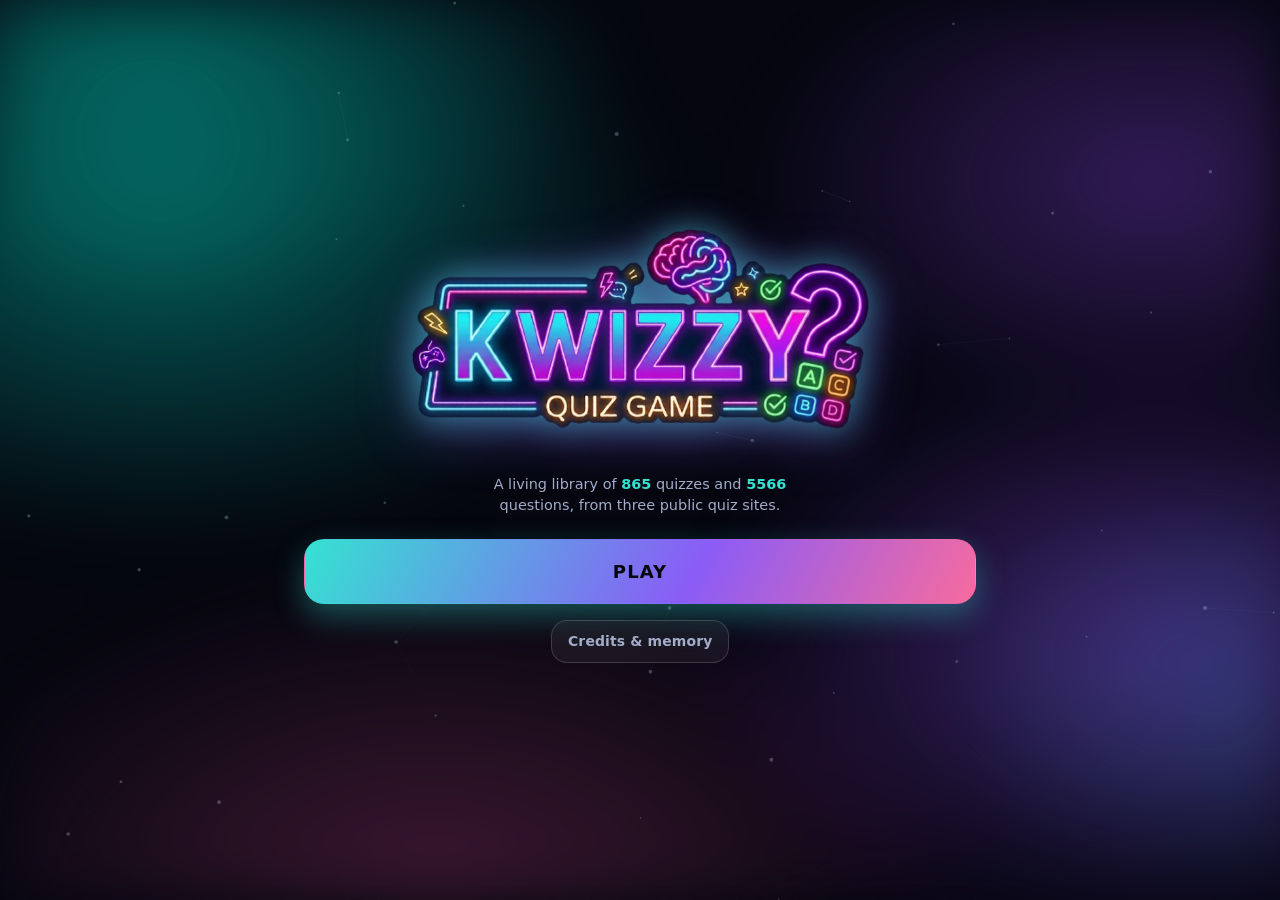
==== index.html @ 3390b72f "haptics everywhere: global 20ms pulse on ANY button tap (wirePress document catches title, menus, ch" ====
<!doctype html>
<html lang="en">
<head>
<meta charset="utf-8">
<meta name="viewport" content="width=device-width,initial-scale=1,viewport-fit=cover">
<meta name="theme-color" content="#05060f">
<meta name="description" content="Kwizzy — play 5,566 quiz questions from quizo.fr, connaisseances.com and openquizzdb.org, as source quizzes or custom 20-question quizzes.">
<meta name="apple-mobile-web-app-capable" content="yes">
<meta name="mobile-web-app-capable" content="yes">
<title>Kwizzy — Quiz Game</title>
<link rel="stylesheet" href="style.css?v=2026-10-14c">
<link rel="icon" href="data:image/svg+xml,%3Csvg xmlns='http://www.w3.org/2000/svg' viewBox='0 0 32 32'%3E%3Crect width='32' height='32' rx='9' fill='%2306070d'/%3E%3Cpath d='M9 8h14M9 16h14M9 24h14' stroke='%2335e2d2' stroke-width='3' stroke-linecap='round'/%3E%3C/svg%3E">
<script src="app.js?v=2026-10-14h2" defer></script>
</head>
<body data-screen="title" data-kwizzy="boot">

<!-- animated background: aurora blobs + drifting neon particle net + spark layer -->
<div class="bg-aurora" aria-hidden="true"></div>
<div class="bg-grid" aria-hidden="true"></div>
<canvas class="bg-net" aria-hidden="true"></canvas>

<div class="app" id="app">

  <!-- ═══════════ SCREEN: TITLE ═══════════ -->
  <section class="screen screen-title" id="screen-title" aria-label="Title">
    <div class="title-inner">
      <div class="logo-wrap">
        <div class="logo-halo" aria-hidden="true"></div>
        <img class="logo" src="media/kwizzy-title.png"
             alt="Kwizzy — Quiz Game" width="719" height="350">
      </div>

      <!-- Loading is ON the Title Screen: the app is already showing its title while
           corpus.json streams in, so the gauge is a card in the title's own flow. -->
      <div id="loader" class="loader" role="status" aria-live="polite">
        <div class="loader-halo" aria-hidden="true"></div>
        <div class="loader-gauge" aria-hidden="true">
          <svg viewBox="0 0 100 100">
            <defs>
              <linearGradient id="ringgrad" gradientUnits="userSpaceOnUse" x1="10" y1="10" x2="90" y2="90">
                <stop offset="0" stop-color="#35e2d2" /><stop offset=".55" stop-color="#a868ff" /><stop offset="1" stop-color="#ff6a9a" />
              </linearGradient>
            </defs>
            <circle class="ring-track" cx="50" cy="50" r="40" fill="none" /><circle class="ring-fill" cx="50" cy="50" r="40" fill="none" />
          </svg>
          <div class="loader-glyph">?</div>
        </div>
        <p class="loader-note">Waking the corpus…</p>
      </div>

      <p class="tagline">A living library of <span class="stat-n" id="stat-quizzes">—</span> quizzes and
        <span class="stat-n" id="stat-questions">—</span> questions, from three public quiz sites.</p>
      <button class="btn primary btn-xl press" id="btn-start" disabled>
        <span class="btn-label">Play</span>
      </button>
      <button class="btn ghost btn-sm press" id="btn-about" disabled>
        <span class="btn-label">Credits &amp; memory</span>
      </button>
    </div>
  </section>

  <!-- ═══════════ SCREEN: CHOICE (difficulty + how to play) ═══════════ -->
  <section class="screen screen-choice" id="screen-choice" aria-label="Choose difficulty and mode">
    <header class="topbar">
      <button class="iconbtn press" data-back="title" aria-label="Back">&larr;</button>
      <h2 class="topbar-title">How do you want to play?</h2>
      <span class="iconbtn ghost-slot" aria-hidden="true"></span>
    </header>

    <div class="screen-body">
      <div class="panel">
        <h3 class="panel-h">Difficulty</h3>
        <p class="panel-hint">Required — sets the pool Random 20 draws from, and the Level
          filter for an existing quiz.</p>
        <p class="lvl-chosen" id="lvl-chosen" aria-live="polite">—</p>
        <div class="pick-level" id="pick-level" role="group" aria-label="Difficulty">
          <button class="chip lvl press" data-lvl="0"><span class="chip-in">Facile</span></button>
          <button class="chip lvl press" data-lvl="1"><span class="chip-in">Moyen</span></button>
          <button class="chip lvl press" data-lvl="2"><span class="chip-in">Difficile</span></button>
        </div>
      </div>

      <div class="mode-row">
        <button class="mode-card press" id="btn-random" disabled>
          <span class="mode-ico" aria-hidden="true">🎲</span>
          <span class="mode-t">Random 20</span>
          <span class="mode-d">A fresh 20-question quiz on this difficulty.</span>
        </button>
        <button class="mode-card press" id="btn-existing" disabled>
          <span class="mode-ico" aria-hidden="true">📚</span>
          <span class="mode-t">Existing quiz</span>
          <span class="mode-d">Pick a quiz published by one of the sources.</span>
        </button>
      </div>
    </div>
  </section>

  <!-- ═══════════ SCREEN: CATEGORIES ═══════════ -->
  <section class="screen screen-cats" id="screen-cats" aria-label="Categories">
    <header class="topbar">
      <button class="iconbtn press" data-back="choice" aria-label="Back">&larr;</button>
      <h2 class="topbar-title" id="cats-title">Categories</h2>
      <span class="iconbtn ghost-slot" aria-hidden="true"></span>
    </header>

    <div class="screen-body">
      <!-- Random-20 path: optional category narrowing -->
      <div class="panel" id="random-panel" hidden>
        <h3 class="panel-h">Random 20 <span class="pill" id="random-lvl-pill">—</span></h3>
        <p class="panel-hint">Category is optional — pick none and every category is in play.</p>
        <div class="chips-scroll" id="cat-chips" role="group" aria-label="Category (optional)"></div>
        <button class="btn primary btn-xl press" id="btn-play-random">
          <span class="btn-label">Start Random 20</span>
        </button>
      </div>

      <!-- Existing-quiz path: filters + category grid -->
      <div id="existing-panel" hidden>
        <div class="panel">
          <h3 class="panel-h">Filters <span class="pill" id="filters-lvl-pill"></span></h3>
          <div class="filters" id="filters" role="group" aria-label="Filters"></div>
        </div>
        <div class="grid" id="grid"></div>
        <div class="sheet-slot" id="sheet-slot"></div>
      </div>
    </div>
  </section>

  <!-- ═══════════ SCREEN: PLAY ═══════════ -->
  <section class="screen screen-play" id="screen-play" aria-label="Play">
    <div id="stage" hidden></div>
  </section>

  <!-- ═══════════ SCREEN: ABOUT ═══════════ -->
  <section class="screen screen-about" id="screen-about" aria-label="Credits and memory">
    <header class="topbar">
      <button class="iconbtn press" data-back="title" aria-label="Back">&larr;</button>
      <h2 class="topbar-title">Credits &amp; memory</h2>
      <span class="iconbtn ghost-slot" aria-hidden="true"></span>
    </header>

    <div class="screen-body">
      <div class="panel">
        <h3 class="panel-h">Sources</h3>
        <ul class="credits-list">
          <li><a href="https://quizo.fr/" target="_blank" rel="noopener">quizo.fr</a> — French quiz site</li>
          <li><a href="https://connaisseances.com/" target="_blank" rel="noopener">connaisseances.com</a> — French quiz site</li>
          <li><a href="https://openquizzdb.org/" target="_blank" rel="noopener">openquizzdb.org</a> — open quiz database,
            <a href="https://creativecommons.org/licenses/by-sa/4.0/" target="_blank" rel="noopener">CC BY-SA 4.0</a></li>
        </ul>
        <p class="fine">Kwizzy is an unofficial player: it re-hosts questions locally for offline play and links
          back to each original quiz. Memory lives in your browser only — nothing is sent anywhere.</p>
      </div>

      <div class="panel">
        <h3 class="panel-h">Your memory</h3>
        <p class="legend">A <span class="badge">Answered before</span> badge on a question means it already lives
          in your browser memory. Random 20 draws unseen questions first, then tops up with badged ones.</p>
        <p class="legend">A <span class="last last-demo">Last played 3 days ago</span> stamp — on a quiz, a Category, a
          question and the score line — is the date of the last time you played it; a quiz, Category or question
          with no stamp has never been played. Last times live in your browser too, and Reset memory erases them.</p>
        <div class="memory-tools">
          <button class="btn press" id="btn-stats"><span class="btn-label">My stats</span></button>
          <button class="btn danger press" id="btn-reset"><span class="btn-label">Reset memory</span></button>
        </div>
      </div>
    </div>
  </section>

</div>

<div class="burst" id="burst" aria-hidden="true"></div>
<div class="toast" id="toast" role="status" aria-live="polite" hidden></div>

</body>
</html>
---- style.css ----
/* Kwizzy — mobile-first quiz game. Neon cartoon, dark base, teal→violet→pink.
   Screens are full-viewport steps; the player is on exactly one at a time (ADR 0001). */

*,*::before,*::after{box-sizing:border-box}
html{-webkit-text-size-adjust:100%}
body{margin:0;overflow-x:hidden}
:root{
  --bg:#05060f;
  --bg-2:#0a0c1c;
  --ink:#eef1fb;
  --dim:#a3adc9;
  --faint:#6f7899;

  --teal:#35e2d2;
  --cyan:#4fd8ff;
  --violet:#8b5cf6;
  --pink:#f76b9e;
  --lime:#8ef06a;
  --gold:#ffc86a;
  --good:#3ee8a9;
  --bad:#ff6f80;

  --glass:rgba(15,19,36,.62);
  --glass-2:rgba(23,28,52,.72);
  --edge:rgba(255,255,255,.16);
  --edge-soft:rgba(255,255,255,.09);
  --shadow:0 16px 40px rgba(0,0,0,.5);
  --glow-teal:0 0 22px rgba(53,226,210,.45);
  --glow-violet:0 0 26px rgba(139,92,246,.45);
  --r:22px;
  --r-sm:14px;

  --pad:18px;
  --gap:12px;
  --measure:min(94vw,620px);

  --grad:linear-gradient(118deg,var(--teal),var(--violet) 58%,var(--pink));
  --grad-hot:linear-gradient(118deg,var(--pink),var(--violet) 50%,var(--cyan));
  font-size:16px;
}
@media (min-width:760px){:root{font-size:17px;--pad:24px;--gap:16px;--measure:min(90vw,720px)}}

html{background:var(--bg)}
body{
  color:var(--ink);background:transparent;
  font-family:"Trebuchet MS","Segoe UI",system-ui,-apple-system,Roboto,sans-serif;
  line-height:1.5;min-height:100vh;min-height:100dvh;
  overscroll-behavior-y:none;
  -webkit-tap-highlight-color:transparent;
}
img{display:block;max-width:100%}
button{font:inherit;color:inherit;background:none;border:0;cursor:pointer}
:focus-visible{outline:3px solid var(--teal);outline-offset:3px;border-radius:8px}

/* ═══════════════ living background ═══════════════ */
.bg-aurora{
  position:fixed;inset:0;z-index:-3;pointer-events:none;
  background:
    radial-gradient(58% 44% at 12% 6%,rgba(53,226,210,.26),transparent 64%),
    radial-gradient(52% 46% at 90% 20%,rgba(139,92,246,.30),transparent 62%),
    radial-gradient(64% 52% at 34% 98%,rgba(247,107,158,.22),transparent 68%),
    radial-gradient(42% 38% at 98% 76%,rgba(79,216,255,.18),transparent 62%);
  filter:blur(30px) saturate(170%);
}
.bg-aurora::before,.bg-aurora::after{
  content:"";position:absolute;inset:-28%;
  background:radial-gradient(42% 36% at 26% 34%,rgba(53,226,210,.22),transparent 62%),
            radial-gradient(38% 34% at 76% 64%,rgba(139,92,246,.26),transparent 60%);
  filter:blur(38px);
  animation:drift 46s -8s ease-in-out infinite alternate;
}
.bg-aurora::after{animation:drift 63s 10s ease-in-out infinite alternate-reverse;opacity:.7}
@keyframes drift{
  0%{transform:translate3d(-4%,-2%,0) scale(1)}
  50%{transform:translate3d(5%,3%,0) scale(1.14)}
  100%{transform:translate3d(-2%,4%,0) scale(.95)}
}
.bg-grid{
  position:fixed;inset:-10% -10% -10% -10%;z-index:-2;pointer-events:none;opacity:.30;
  background-image:
    linear-gradient(rgba(79,216,255,.16) 1px,transparent 1px),
    linear-gradient(90deg,rgba(139,92,246,.16) 1px,transparent 1px);
  background-size:52px 52px;
  transform:perspective(340px) rotateX(58deg);
  transform-origin:50% 100%;
  mask-image:linear-gradient(180deg,transparent 42%,#000 100%);
  -webkit-mask-image:linear-gradient(180deg,transparent 42%,#000 100%);
  animation:gridpan 18s linear infinite;
}
@keyframes gridpan{from{background-position:0 0,0 0}to{background-position:0 52px,52px 0}}
.bg-net{position:fixed;inset:0;z-index:-1;pointer-events:none}

/* reduced motion: kill the movement, keep the look */
@media (prefers-reduced-motion:reduce){
  .bg-aurora::before,.bg-aurora::after,.bg-grid{animation:none}
  .bg-net{display:none}
  *,*::before,*::after{
    animation-duration:.001ms!important;animation-iteration-count:1!important;
    transition-duration:.001ms!important;scroll-behavior:auto!important;
  }
  /* the gauge stays a gauge: the ring keeps its dashoffset (the bytes read so far),
     only the motion is gone. */
  .loader-gauge svg{transform:rotate(-90deg)}
  .loader-halo{animation:none;opacity:.7}
  .loader{animation:none;transform:none}
}

/* ═══════════════ screenshot-free screen router ═══════════════ */
.app{position:relative;z-index:1}
.screen{display:none}
body[data-screen="title"]    #screen-title,
body[data-screen="choice"]   #screen-choice,
body[data-screen="cats"]     #screen-cats,
body[data-screen="play"]     #screen-play,
body[data-screen="about"]    #screen-about{display:flex;flex-direction:column}

.screen{min-height:100vh;min-height:100dvh;width:100%}
.screen-body{
  flex:1;width:100%;max-width:var(--measure);margin:0 auto;
  padding:var(--pad) var(--pad) calc(var(--pad)*2.4);
  display:flex;flex-direction:column;gap:var(--gap);
}

/* entrance animation per screen, retriggered by the router adding .in */
.screen.anim-in{animation:screenIn .46s cubic-bezier(.2,.9,.25,1.06) both}
.screen.anim-in .panel,
.screen.anim-in .mode-card,
.screen.anim-in .catcard{animation:popIn .52s cubic-bezier(.2,.9,.25,1.05) both}
.screen.anim-in .panel:nth-child(2),
.screen.anim-in .mode-card:nth-child(2){animation-delay:.07s}
.screen.anim-in .catcard:nth-child(1){animation-delay:.03s}
@keyframes screenIn{from{opacity:0;transform:translateY(18px) scale(.985)}to{opacity:1;transform:none}}
@keyframes popIn{from{opacity:0;transform:translateY(14px) scale(.96)}to{opacity:1;transform:none}}

/* leaving: a quick dip, then the router swaps */
.screen.anim-out{animation:screenOut .2s ease-in both;pointer-events:none}
@keyframes screenOut{to{opacity:0;transform:translateY(-10px) scale(.99)}}

/* ═══════════════ top bar ═══════════════ */
.topbar{
  position:sticky;top:0;z-index:30;
  display:flex;align-items:center;gap:10px;
  padding:calc(var(--pad)*.7) var(--pad);
  background:linear-gradient(180deg,rgba(5,6,15,.94),rgba(5,6,15,.72));
  -webkit-backdrop-filter:blur(16px);backdrop-filter:blur(16px);
  border-bottom:1px solid var(--edge-soft);
}
.topbar-title{
  flex:1;margin:0;text-align:center;
  font-size:.95rem;font-weight:800;letter-spacing:.01em;
  text-shadow:0 0 14px rgba(53,226,210,.35);
}
.iconbtn{
  flex:0 0 auto;width:44px;height:44px;border-radius:14px;
  display:inline-flex;align-items:center;justify-content:center;
  font-size:1.2rem;font-weight:800;
  background:rgba(255,255,255,.07);border:1px solid var(--edge);
  -webkit-backdrop-filter:blur(10px);backdrop-filter:blur(10px);
  transition:transform .12s ease,background .16s ease;
}
.iconbtn:hover{background:rgba(255,255,255,.14)}
.iconbtn.ghost-slot{visibility:hidden;pointer-events:none}

/* ═══════════════ surfaces ═══════════════ */
.panel{
  position:relative;
  background:var(--glass);
  -webkit-backdrop-filter:blur(18px) saturate(150%);backdrop-filter:blur(18px) saturate(150%);
  border:1.5px solid var(--edge);border-radius:var(--r);
  box-shadow:var(--shadow),inset 0 1px 0 rgba(255,255,255,.08);
  padding:calc(var(--pad)*1.05);
}
.panel::before{
  content:"";position:absolute;left:18px;right:18px;top:-1.5px;height:2.5px;border-radius:99px;
  background:var(--grad);opacity:.85;box-shadow:0 0 14px rgba(53,226,210,.6);
}
.panel-h{
  margin:0 0 .35em;font-size:1.02rem;font-weight:850;letter-spacing:-.01em;
  display:flex;align-items:center;gap:8px;flex-wrap:wrap;
}
.panel-hint{margin:0 0 .9em;font-size:.8rem;color:var(--dim)}
/* The Difficulty choice, echoed in words under the chips: the highlight alone must not
   carry meaning (ADR 0004), and this line is what a screen reader reads. */
.lvl-chosen{margin:0 0 .2em;font-size:.82rem;font-weight:750;color:var(--teal)}
.pill{
  font-size:.66rem;font-weight:800;letter-spacing:.05em;text-transform:uppercase;
  padding:4px 10px;border-radius:99px;
  background:rgba(53,226,210,.16);color:var(--teal);border:1px solid rgba(53,226,210,.42);
}

/* ═══════════════ buttons ═══════════════ */
.btn{
  position:relative;display:inline-flex;align-items:center;justify-content:center;gap:8px;
  cursor:pointer;font-size:.9rem;font-weight:800;letter-spacing:.01em;
  padding:13px 20px;border-radius:16px;
  background:rgba(255,255,255,.08);color:var(--ink);border:1.5px solid var(--edge);
  -webkit-backdrop-filter:blur(10px);backdrop-filter:blur(10px);
  transition:transform .14s cubic-bezier(.2,.9,.25,1.2),background .18s ease,box-shadow .18s ease,filter .18s ease;
}
.btn:hover{background:rgba(255,255,255,.15);transform:translateY(-2px)}
.btn:active{transform:translateY(1px) scale(.97)}
.btn:disabled{opacity:.42;cursor:not-allowed;transform:none;filter:grayscale(.5)}
.btn.primary{
  border-color:transparent;background:var(--grad);color:#04070c;
  box-shadow:0 12px 30px rgba(53,226,210,.34),0 0 0 0 rgba(139,92,246,.5);
}
.btn.primary:hover{filter:brightness(1.12);box-shadow:0 16px 38px rgba(139,92,246,.44)}
.btn.primary:disabled{box-shadow:none}
.btn.ghost{background:rgba(255,255,255,.05);color:var(--dim)}
.btn.danger{border-color:rgba(255,111,128,.45);color:var(--bad)}
.btn.danger:hover{background:rgba(255,111,128,.14)}
.btn-xl{width:100%;padding:18px 24px;font-size:1.06rem;border-radius:20px;text-transform:uppercase;letter-spacing:.06em}
.btn-sm{padding:10px 16px;font-size:.82rem;align-self:center}
.btn-label{display:inline-block}

/* the "juice": every pressable shakes on tap */
.press{will-change:transform}
.press.shake{animation:shake .34s cubic-bezier(.36,.07,.19,.97) both}
@keyframes shake{
  10%,90%{transform:translate3d(-2px,0,0) rotate(-.6deg)}
  20%,80%{transform:translate3d(4px,0,0) rotate(.8deg)}
  30%,50%,70%{transform:translate3d(-6px,0,0) rotate(-1.2deg)}
  40%,60%{transform:translate3d(6px,0,0) rotate(1.2deg)}
}
.btn.primary .btn-label{position:relative}
.btn.primary::after{
  content:"";position:absolute;inset:0;border-radius:inherit;pointer-events:none;
  background:linear-gradient(100deg,transparent 30%,rgba(255,255,255,.5) 50%,transparent 70%);
  transform:translateX(-120%);opacity:0;
}
.btn.primary:not(:disabled)::after{animation:sheen 4.2s ease-in-out infinite}
@keyframes sheen{0%,72%{transform:translateX(-120%);opacity:0}80%{opacity:.9}100%{transform:translateX(120%);opacity:0}}

/* ═══════════════ title screen ═══════════════ */
.screen-title{justify-content:center;align-items:center;text-align:center}
.title-inner{
  width:100%;max-width:var(--measure);margin:0 auto;
  padding:var(--pad) var(--pad) calc(var(--pad)*2);
  display:flex;flex-direction:column;align-items:center;gap:16px;
}
.logo-wrap{position:relative;width:100%;padding:8px 0}
.logo-halo{
  position:absolute;inset:6% 4%;border-radius:50%;z-index:-1;
  background:radial-gradient(closest-side,rgba(53,226,210,.34),rgba(139,92,246,.24) 55%,transparent 78%);
  filter:blur(26px);
  animation:pulseGlow 3.6s ease-in-out infinite;
}
@keyframes pulseGlow{0%,100%{opacity:.72;transform:scale(.97)}50%{opacity:1;transform:scale(1.05)}}
.logo{
  width:min(92%,470px);height:auto;margin:0 auto;
  filter:drop-shadow(0 0 16px rgba(53,226,210,.5)) drop-shadow(0 10px 26px rgba(139,92,246,.42));
  animation:logoFloat 5.4s ease-in-out infinite;
}
@keyframes logoFloat{
  0%,100%{transform:translateY(0) rotate(-.4deg) scale(1)}
  50%{transform:translateY(-9px) rotate(.4deg) scale(1.015)}
}
.tagline{
  margin:0 0 6px;font-size:.85rem;color:var(--dim);max-width:38ch;
  animation:fadeUp .7s .18s cubic-bezier(.2,.9,.25,1) both;
  transition:margin .3s ease;   /* the boot card below retracts with a margin when done */
}
.title-inner .btn-xl{animation:fadeUp .7s .3s cubic-bezier(.2,.9,.25,1) both}
.title-inner .btn-sm{animation:fadeUp .7s .42s cubic-bezier(.2,.9,.25,1) both}
@keyframes fadeUp{from{opacity:0;transform:translateY(16px)}to{opacity:1;transform:none}}
.stat-n{color:var(--teal);font-weight:800;font-variant-numeric:tabular-nums}

/* ═══════════════ choice screen ═══════════════ */
.pick-level{display:flex;gap:10px;flex-wrap:wrap}
.chip{
  position:relative;display:inline-flex;align-items:center;gap:6px;cursor:pointer;
  font-size:.86rem;font-weight:800;line-height:1;
  padding:12px 16px;border-radius:99px;
  background:rgba(255,255,255,.07);color:var(--ink);border:1.5px solid var(--edge-soft);
  -webkit-backdrop-filter:blur(8px);backdrop-filter:blur(8px);
  transition:transform .14s cubic-bezier(.2,.9,.25,1.2),background .18s,box-shadow .18s,border-color .18s;
}
.chip:hover{background:rgba(255,255,255,.14);transform:translateY(-2px)}
.chip:active{transform:scale(.95)}
.chip .chip-in{display:inline-block}
.pick-level .chip{flex:1 1 30%;justify-content:center;padding:16px 12px;font-size:.95rem}
.chip.lvl[data-sel="1"]{
  background:var(--grad);color:#04070c;border-color:transparent;
  box-shadow:0 10px 26px rgba(139,92,246,.42),var(--glow-teal);
  animation:chipPop .4s cubic-bezier(.2,1.4,.4,1) both;
}
@keyframes chipPop{0%{transform:scale(.9)}55%{transform:scale(1.08)}100%{transform:scale(1)}}
.chip.lvl[data-sel="1"]::after{
  content:"";position:absolute;inset:-6px;border-radius:99px;pointer-events:none;
  border:2px solid rgba(53,226,210,.6);animation:ringOut .7s ease-out both;
}
@keyframes ringOut{from{opacity:.9;transform:scale(.92)}to{opacity:0;transform:scale(1.16)}}

.mode-row{display:grid;grid-template-columns:1fr;gap:var(--gap)}
@media (min-width:560px){.mode-row{grid-template-columns:1fr 1fr}}
.mode-card{
  position:relative;overflow:hidden;text-align:left;cursor:pointer;
  display:flex;flex-direction:column;gap:6px;
  padding:calc(var(--pad)*1.1);border-radius:var(--r);
  background:var(--glass-2);border:1.5px solid var(--edge);
  -webkit-backdrop-filter:blur(16px);backdrop-filter:blur(16px);
  box-shadow:var(--shadow);
  transition:transform .16s cubic-bezier(.2,.9,.25,1.2),border-color .2s,box-shadow .2s;
}
.mode-card::before{
  content:"";position:absolute;inset:-40% -10% auto -10%;height:70%;
  background:radial-gradient(closest-side,rgba(53,226,210,.20),transparent 72%);
  opacity:0;transition:opacity .25s;pointer-events:none;
}
.mode-card:hover:not(:disabled)::before{opacity:1}
.mode-card:hover:not(:disabled){transform:translateY(-4px);border-color:rgba(53,226,210,.6);box-shadow:0 20px 44px rgba(53,226,210,.22)}
.mode-card:active{transform:translateY(0) scale(.98)}
.mode-card:disabled{opacity:.45;cursor:not-allowed;filter:saturate(.5)}
.mode-ico{font-size:1.9rem;line-height:1}
.mode-t{font-size:1.05rem;font-weight:850;letter-spacing:-.01em}
.mode-d{font-size:.78rem;color:var(--dim)}
.mode-card:not(:disabled) .mode-t{text-shadow:0 0 12px rgba(53,226,210,.4)}

/* ═══════════════ categories screen ═══════════════ */
.chips-scroll{
  display:flex;gap:8px;overflow-x:auto;overflow-y:hidden;
  padding:6px 6px 10px;margin:0 -6px 10px;
  scrollbar-width:none;
  -webkit-mask-image:linear-gradient(90deg,#000 86%,transparent);
  mask-image:linear-gradient(90deg,#000 86%,transparent);
}
.chips-scroll::-webkit-scrollbar{display:none}
.chip.cat[data-sel="1"]{
  background:linear-gradient(118deg,rgba(53,226,210,.26),rgba(139,92,246,.26));
  border-color:var(--teal);color:#fff;box-shadow:var(--glow-teal);
  animation:chipPop .38s cubic-bezier(.2,1.4,.4,1) both;
}
.chip.cat[data-sel="1"]::after{
  content:"";position:absolute;inset:-5px;border-radius:99px;pointer-events:none;
  border:2px solid rgba(139,92,246,.65);animation:ringOut .65s ease-out both;
}

.filters{display:flex;flex-direction:column;gap:10px}
.filter-group{
  display:flex;gap:6px;align-items:center;flex-wrap:wrap;
  padding:9px 11px;border-radius:14px;
  background:rgba(255,255,255,.045);border:1px solid var(--edge-soft);
}
.filter-group .lbl{
  font-size:.68rem;letter-spacing:.1em;text-transform:uppercase;color:var(--faint);
  font-weight:800;margin-right:2px;
}
.fchip{
  font-size:.74rem;font-weight:750;padding:7px 11px;border-radius:99px;cursor:pointer;
  background:rgba(255,255,255,.07);border:1px solid var(--edge-soft);color:var(--ink);
  transition:transform .12s,opacity .18s,background .18s;
}
.fchip:hover{background:rgba(255,255,255,.15)}
.fchip:active{transform:scale(.94)}
.fchip[data-on="0"]{opacity:.34;text-decoration:line-through}
.fchip[data-on="1"].src{background:rgba(53,226,210,.18);border-color:rgba(53,226,210,.45)}
.fchip[data-on="1"].lvl{background:rgba(139,92,246,.2);border-color:rgba(139,92,246,.5)}

.grid{display:grid;grid-template-columns:1fr;gap:var(--gap)}
@media (min-width:560px){.grid{grid-template-columns:1fr 1fr}}
@media (min-width:1000px){.grid{grid-template-columns:1fr 1fr 1fr}}
.catcard{
  position:relative;overflow:hidden;cursor:pointer;
  padding:15px 16px;border-radius:var(--r-sm);
  background:var(--glass);border:1.5px solid var(--edge);
  -webkit-backdrop-filter:blur(14px);backdrop-filter:blur(14px);
  box-shadow:0 10px 26px rgba(0,0,0,.4);
  transition:transform .16s cubic-bezier(.2,.9,.25,1.2),border-color .2s,box-shadow .2s;
}
.catcard::after{
  content:"";position:absolute;inset:auto -20% -60% -20%;height:80%;
  background:radial-gradient(closest-side,rgba(139,92,246,.24),transparent 70%);
  opacity:0;transition:opacity .25s;pointer-events:none;
}
.catcard:hover{transform:translateY(-3px);border-color:rgba(53,226,210,.55);box-shadow:0 18px 38px rgba(53,226,210,.18)}
.catcard:hover::after{opacity:1}
.catcard:active{transform:translateY(0) scale(.98)}
.catcard .nm{font-weight:800;font-size:.96rem;margin:0 0 4px;letter-spacing:-.01em}
.catcard .qt{font-size:.75rem;color:var(--dim);margin:0;font-variant-numeric:tabular-nums}
.catcard .srcdots{display:flex;gap:6px;margin:9px 0 0;flex-wrap:wrap}
.catcard .go{font-size:.72rem;color:var(--teal);letter-spacing:.05em;font-weight:800;margin-top:9px;display:block}
.catcard.open{border-color:var(--teal);box-shadow:0 0 26px rgba(53,226,210,.28)}
.dot{
  display:inline-block;font-style:normal;font-size:.6rem;font-weight:800;letter-spacing:.02em;
  padding:3px 8px;border-radius:99px;background:rgba(255,255,255,.08);color:var(--dim);
}
.dot.src-quizo{background:rgba(53,226,210,.16);color:var(--teal)}
.dot.src-connaisseances{background:rgba(139,92,246,.22);color:#c9b8ff}
.dot.src-openquizzdb{background:rgba(247,107,158,.18);color:#ffb3cc}
.hint{color:var(--dim);font-size:.84rem;margin:.4em 0}

/* the opened sheet sits inside the grid, so it spans every column */
.sheet-slot{grid-column:1/-1}
.sheet{
  position:relative;padding:16px;border-radius:var(--r);
  background:var(--glass-2);border:1.5px solid var(--edge);
  -webkit-backdrop-filter:blur(18px);backdrop-filter:blur(18px);
  box-shadow:var(--shadow);animation:popIn .36s cubic-bezier(.2,.9,.25,1.05) both;
}
.sheet-h{font-weight:850;font-size:.98rem;margin:0 0 12px;color:var(--teal)}
.qrow{
  display:grid;grid-template-columns:1fr auto;align-items:center;gap:8px 10px;
  padding:12px 0;border-bottom:1px solid rgba(255,255,255,.07);
}
.qrow:last-of-type{border-bottom:0}
.qrow .lbl{font-size:.88rem;font-weight:700;grid-column:1/-1;min-width:0;line-height:1.35}
.qrow .chips{display:flex;gap:6px;align-items:center;flex-wrap:wrap;min-width:0}
.qrow .chips .chip{font-size:.66rem;padding:4px 9px;cursor:default}
.qrow .chips .chip.lvl{background:rgba(139,92,246,.18);border-color:rgba(139,92,246,.42)}
.qrow .n{font-size:.72rem;color:var(--dim);font-variant-numeric:tabular-nums;
  text-align:right;white-space:nowrap}
.qrow .btn{padding:9px 16px;font-size:.78rem;border-radius:12px;grid-column:1/-1;justify-self:stretch}
@media (min-width:430px){
  .qrow{grid-template-columns:1fr auto auto}
  .qrow .lbl{grid-column:1/-1}
  .qrow .chips{grid-column:1}
  .qrow .n{grid-column:2}
  .qrow .btn{grid-column:3;grid-row:2;justify-self:end;align-self:center}
}

/* ═══════════════ play screen ═══════════════ */
#screen-play{padding:0}
#stage{display:none;width:100%}
#stage.on{display:block}

.hud{
  position:sticky;top:0;z-index:40;
  padding:12px var(--pad) 14px;
  background:linear-gradient(180deg,rgba(5,6,15,.95),rgba(5,6,15,.80));
  -webkit-backdrop-filter:blur(20px) saturate(160%);backdrop-filter:blur(20px) saturate(160%);
  border-bottom:1.5px solid var(--edge-soft);text-align:center;
}
.hud-title{font-weight:850;font-size:.88rem;margin:0;letter-spacing:.01em;text-shadow:0 0 12px rgba(53,226,210,.35)}
.hud .bar{
  display:block;width:100%;height:10px;border-radius:99px;margin:10px 0 9px;
  background:rgba(255,255,255,.10);border:1px solid var(--edge-soft);overflow:hidden;
}
.hud .bar i{
  display:block;height:100%;width:0%;border-radius:99px;background:var(--grad);
  box-shadow:0 0 14px rgba(53,226,210,.7);transition:width .35s cubic-bezier(.2,.9,.25,1);
}
.hud-line{display:flex;gap:10px;align-items:baseline;justify-content:center;flex-wrap:wrap}
.hud .sc{font-size:.92rem;font-weight:850;color:var(--teal);font-variant-numeric:tabular-nums;
  text-shadow:0 0 12px rgba(53,226,210,.5)}
.hud .pct{font-size:.8rem;font-variant-numeric:tabular-nums}
.hud .best{font-size:.74rem;color:var(--dim);font-variant-numeric:tabular-nums}
.hud .sc.bump{animation:scoreBump .45s cubic-bezier(.2,1.5,.4,1) both}
@keyframes scoreBump{0%{transform:scale(1)}45%{transform:scale(1.35);color:var(--lime)}100%{transform:scale(1)}}

.stack{width:100%;max-width:var(--measure);margin:0 auto;padding:var(--gap) var(--pad) calc(var(--pad)*3)}
.card{
  position:relative;padding:calc(var(--pad)*1.05);
  margin:0 0 calc(var(--gap)*1.3);border-radius:var(--r);
  background:var(--glass);border:1.5px solid var(--edge);
  -webkit-backdrop-filter:blur(16px) saturate(150%);backdrop-filter:blur(16px) saturate(150%);
  box-shadow:var(--shadow),inset 0 1px 0 rgba(255,255,255,.07);
  animation:cardIn .5s cubic-bezier(.2,.9,.25,1.06) both;
}
@keyframes cardIn{from{opacity:0;transform:translateY(22px) scale(.97)}to{opacity:1;transform:none}}
.card .qnum{
  font-size:.7rem;color:var(--faint);margin:0 0 8px;
  font-variant-numeric:tabular-nums;font-weight:800;letter-spacing:.06em;text-transform:uppercase;
}
.card .badge{
  position:absolute;top:12px;right:12px;z-index:2;
  font-size:.64rem;font-weight:800;letter-spacing:.04em;
  padding:5px 10px;border-radius:99px;
  background:rgba(255,200,106,.16);color:var(--gold);border:1px solid rgba(255,200,106,.45);
}
.card .qtext{font-size:1.04rem;font-weight:700;margin:0 0 12px;letter-spacing:-.01em}
.card .media{
  display:block;width:100%;max-width:100%;height:auto;border-radius:14px;
  margin:0 0 12px;border:1.5px solid var(--edge);box-shadow:0 10px 24px rgba(0,0,0,.45);
}
.card .opts{display:flex;flex-wrap:wrap;gap:9px;margin:14px 0 0}
.opt{
  position:relative;display:flex;align-items:center;gap:9px;cursor:pointer;
  font-size:.9rem;font-weight:650;text-align:left;
  padding:13px 14px;border-radius:15px;flex:1 1 46%;max-width:100%;
  background:rgba(255,255,255,.06);color:var(--ink);border:1.5px solid var(--edge-soft);
  transition:transform .14s cubic-bezier(.2,.9,.25,1.2),background .18s,border-color .18s,box-shadow .18s;
}
.opt:hover{background:rgba(255,255,255,.14);border-color:var(--edge);transform:translateY(-2px)}
.opt:active{transform:scale(.97)}
.opt .k{font-weight:900;color:var(--faint);font-size:.78rem;flex:0 0 auto}
.opt.right{
  background:linear-gradient(118deg,rgba(62,232,169,.26),rgba(53,226,210,.18));
  border-color:rgba(62,232,169,.7);box-shadow:0 0 24px rgba(62,232,169,.4);
  animation:rightPop .52s cubic-bezier(.2,1.5,.4,1) both,goodGlow 1.05s .16s ease-out both;
}
.opt.right .k{color:var(--good)}
@keyframes rightPop{0%{transform:scale(1)}45%{transform:scale(1.07)}100%{transform:scale(1)}}
/* GOOD answer: a halo that swells then settles, plus a ring thrown outward. ::after is
   free: no .opt pseudo is used anywhere else in style.css. */
@keyframes goodGlow{
  0%{box-shadow:0 0 8px rgba(62,232,169,.2)}
  42%{box-shadow:0 0 40px rgba(62,232,169,.66)}
  100%{box-shadow:0 0 18px rgba(62,232,169,.34)}
}
.card .opt.right::after{
  content:"";position:absolute;inset:-5px;border-radius:20px;pointer-events:none;
  border:2px solid rgba(62,232,169,.8);
  animation:goodRing .66s cubic-bezier(.2,.9,.3,1) both;
}
@keyframes goodRing{0%{opacity:0;transform:scale(.88)}32%{opacity:.95}100%{opacity:0;transform:scale(1.18)}}
/* BAS answer: the tile flashes red under the shake, and a ring collapses INWARD onto it */
.opt.wrong{
  background:rgba(255,111,128,.16);border-color:rgba(255,111,128,.6);
  text-decoration:line-through;text-decoration-color:rgba(255,111,128,.75);
  animation:shake .42s cubic-bezier(.36,.07,.19,.97) both,badFlash .52s ease-out both;
}
.opt.wrong .k{color:var(--bad)}
@keyframes badFlash{
  0%{background-color:rgba(255,111,128,.42);box-shadow:0 0 26px rgba(255,111,128,.6)}
  48%{background-color:rgba(255,111,128,.06);box-shadow:0 0 4px rgba(255,111,128,.1)}
  100%{background-color:rgba(255,111,128,.16);box-shadow:0 0 10px rgba(255,111,128,.3)}
}
.card .opt.wrong::after{
  content:"";position:absolute;inset:-4px;border-radius:19px;pointer-events:none;
  border:2px solid rgba(255,111,128,.75);
  animation:badRing .5s cubic-bezier(.2,.9,.3,1) both;
}
@keyframes badRing{0%{opacity:.9;transform:scale(1.14)}60%{opacity:.25}100%{opacity:0;transform:scale(.9)}}
.opt.dim{opacity:.45}
.card .opt.sel{
  background:rgba(79,216,255,.20);border-color:rgba(79,216,255,.85);
  box-shadow:inset 0 0 12px rgba(79,216,255,.18),0 0 20px rgba(79,216,255,.42);
}
.card .opt.sel .k{color:#79d9ff}
.card .opt.selPop{animation:selPop .3s cubic-bezier(.2,1.4,.4,1) both}
@keyframes selPop{0%{transform:scale(1)}45%{transform:scale(1.035)}100%{transform:scale(1)}}
.card.answered .opt{cursor:default;pointer-events:none}
.card.answered{animation:none}
/* Selection is not validation: tapping an option only paints it blue (selPop), and the
   Validate button under the options is what grades the pick. */
.card .validate{
  /* flex (not the .btn inline-flex) + auto side margins => dead centre of the card,
     in BOTH the grid and the one-per-row option layout. */
  display:flex;width:max(52%,150px);justify-content:center;
  /* auto on BOTH sides = centred whatever the card width (grid or one-per-row);
     equal top/bottom margins so it also sits midway in the card's bottom band. */
  margin:14px auto 12px;
  border-color:rgba(79,216,255,.5);box-shadow:0 10px 24px rgba(79,216,255,.22);
  animation:validateBeat 1.6s ease-in-out infinite;
}
.card .validate .btn-label{text-transform:uppercase;letter-spacing:.05em}
.card .validate:active{transform:scale(.94)}
@keyframes validateBeat{
  0%,100%{transform:scale(1);box-shadow:0 10px 24px rgba(79,216,255,.2)}
  50%{transform:scale(1.035);box-shadow:0 12px 30px rgba(79,216,255,.38)}
}
/* One option per row when a Question has long answers (set by makeCard at >=40 chars):
   in a COLUMN the flex properties act on height, so the row's height is natural, not 46%. */
.card .opts.vert{flex-direction:column;gap:10px}
.card .opts.vert .opt{flex:0 0 auto;width:100%;padding:12px 14px}

.card .ans{
  margin:14px 0 0;padding:14px;border-radius:15px;
  background:rgba(255,255,255,.05);border:1px solid var(--edge-soft);
  animation:rise .38s cubic-bezier(.2,.9,.25,1) both;
}
@keyframes rise{from{opacity:0;transform:translateY(12px)}to{opacity:1;transform:none}}
.card .ans .verdict{font-weight:900;font-size:.82rem;letter-spacing:.05em;text-transform:uppercase;margin:0 0 7px;animation:stampIn .4s cubic-bezier(.2,1.5,.4,1) both}
@keyframes stampIn{0%{opacity:0;transform:scale(.7) translateY(-6px)}55%{transform:scale(1.08)}100%{opacity:1;transform:none}}
.card .ans .verdict.ok{color:var(--good);text-shadow:0 0 14px rgba(62,232,169,.6)}
.card .ans .verdict.ko{color:var(--bad);text-shadow:0 0 14px rgba(255,111,128,.55)}
.card .ans .expl{
  font-size:.85rem;color:var(--dim);margin:7px 0 0;
  text-align:justify;text-align-last:left;   /* flush last line, no stretched final row */
  -webkit-hyphens:auto;hyphens:auto;          /* justify without rivers; needs lang="fr" at runtime */
}
.card .ans .src{margin:11px 0 0;display:flex;align-items:center;gap:9px;flex-wrap:wrap}
.card .ans .src .chip{font-size:.68rem;padding:4px 9px;cursor:default}
.card .ans .src a{color:var(--teal);text-decoration:none;font-size:.74rem;font-weight:700}
.card .ans .src a:hover{text-decoration:underline}

.card .tick{height:5px;border-radius:99px;background:rgba(255,255,255,.12);margin:14px 0 0;overflow:hidden}
.card .tick i{display:block;height:100%;width:0%;border-radius:99px;background:var(--grad);
  box-shadow:0 0 12px rgba(53,226,210,.6);animation:fill var(--ms,2500ms) linear forwards}
@keyframes fill{from{width:0%}to{width:100%}}
.card .skip{
  display:inline-flex;align-items:center;gap:7px;cursor:pointer;margin:13px 0 0;
  font-size:.76rem;font-weight:800;padding:10px 16px;border-radius:99px;
  background:rgba(255,255,255,.08);color:var(--dim);border:1.5px solid var(--edge-soft);
  transition:transform .12s,background .18s,color .18s;
}
.card .skip:hover{background:rgba(255,255,255,.16);color:var(--ink)}
.card .skip:active{transform:scale(.95)}
.card .skip .cd{font-variant-numeric:tabular-nums;color:var(--teal);font-weight:900}

.summary{
  position:relative;overflow:hidden;
  margin:calc(var(--gap)*1.6) 0 0;padding:calc(var(--pad)*1.3);
  border-radius:var(--r);text-align:center;
  background:var(--glass-2);border:1.5px solid var(--teal);
  box-shadow:0 0 34px rgba(53,226,210,.3);
  -webkit-backdrop-filter:blur(22px) saturate(160%);backdrop-filter:blur(22px) saturate(160%);
  animation:summaryIn .6s cubic-bezier(.2,1.2,.3,1) both;
}
@keyframes summaryIn{from{opacity:0;transform:translateY(26px) scale(.94)}to{opacity:1;transform:none}}
.summary .big{
  font-size:clamp(2.4rem,15vw,3.6rem);font-weight:900;margin:0;line-height:1;
  background:var(--grad);-webkit-background-clip:text;background-clip:text;color:transparent;
  filter:drop-shadow(0 0 22px rgba(139,92,246,.6));
  animation:bigPop .7s cubic-bezier(.2,1.5,.4,1) both;
}
@keyframes bigPop{0%{transform:scale(.6);opacity:0}60%{transform:scale(1.12)}100%{transform:scale(1);opacity:1}}
.summary .line{font-size:.86rem;color:var(--dim);margin:9px 0 0}
.summary .new-best{
  color:var(--gold);font-weight:900;font-size:.86rem;margin:10px 0 0;letter-spacing:.04em;
  text-shadow:0 0 16px rgba(255,200,106,.6);animation:bestFlash .9s ease-in-out 3 both;
}
@keyframes bestFlash{0%,100%{opacity:1}50%{opacity:.45}}
.summary .acts{display:flex;gap:10px;flex-wrap:wrap;justify-content:center;margin:18px 0 0}
.summary .legend{font-size:.72rem;color:var(--faint);margin:14px 0 0}
.legend{font-size:.74rem;color:var(--faint);margin:10px 0 0}
.legend .badge{position:static;display:inline;font-size:.68rem;padding:2px 7px}
.legend .last{display:inline-block;padding:3px 9px;border-radius:99px;
  background:rgba(255,255,255,.07);border:1px solid var(--edge-soft)}

/* ═══════════════ about screen ═══════════════ */
a{color:var(--teal);text-decoration:none;font-weight:700}
a:hover{text-decoration:underline;text-shadow:0 0 12px rgba(53,226,210,.5)}
::selection{background:rgba(139,92,246,.45);color:#fff}
.credits-list{list-style:none;padding:0;margin:0 0 12px}
.credits-list li{padding:9px 0;border-bottom:1px solid rgba(255,255,255,.07);font-size:.86rem;color:var(--dim)}
.credits-list li:last-child{border-bottom:0}
.fine{font-size:.76rem;color:var(--faint);margin:0}
.memory-tools{display:flex;gap:10px;flex-wrap:wrap;margin:14px 0 0}

/* ═══════════════ loader — a round game card, ON the Title Screen ═══════════════
   Loading lives inside the Title Screen, in its flex column under the logo: the app is
   already showing its title while corpus.json streams, so there is no separate boot screen
   and nothing to centre with translate(-50%,-50%) any more. The old fixed/centred card
   needed that transform in every entrance keyframe (popIn's transform:none used to wipe it);
   in flow the entrance can be pure scale. */
.loader{
  position:relative;                        /* the halo is anchored inside it */
  display:flex;flex-direction:column;align-items:center;justify-content:center;
  width:min(78vw,300px);min-height:min(78vw,300px);
  padding:18px 14px;border-radius:64px;text-align:center;
  background:rgba(8,10,22,.9);border:1.5px solid var(--edge);
  -webkit-backdrop-filter:blur(22px);backdrop-filter:blur(22px);
  box-shadow:var(--shadow),0 0 46px rgba(53,226,210,.22);
  margin:0 0 14px;
  animation:loaderIn .42s cubic-bezier(.2,.9,.25,1.05) both;
}
@keyframes loaderIn{
  0%{opacity:0;transform:scale(.82) rotate(-2deg)}
  60%{opacity:1;transform:scale(1.04) rotate(.6deg)}
  to{opacity:1;transform:scale(1) rotate(0deg)}
}
.loader-out{animation:loaderOut .34s cubic-bezier(.4,0,.6,1) both}
@keyframes loaderOut{to{opacity:0;transform:scale(.9)}}
/* The gauge: a ring swept by the real bytes streamed, starting at 12 o'clock. */
.loader-gauge{
  position:relative;width:min(52vw,168px);height:min(52vw,168px);margin:0 0 12px;
}
/* The ring does NOT spin: the arc is a measurement of the bytes streamed, so its origin
   stays at 12 o'clock — a spinning arc would make the reading drift. The sweep itself is
   the motion. */
.loader-gauge svg{display:block;width:100%;height:100%;transform:rotate(-90deg)}
.loader-gauge circle{stroke-width:8;stroke-linecap:round}
.ring-track{stroke:rgba(255,255,255,.10)}
.ring-fill{
  stroke:url(#ringgrad);stroke-dasharray:251.33;stroke-dashoffset:251.33;
  transition:stroke-dashoffset .2s linear;
  filter:drop-shadow(0 0 6px rgba(53,226,210,.85));
}
/* The glyph sits in the eye of the gauge, so the ring reads as charging it. */
.loader-glyph{
  position:absolute;left:50%;top:50%;transform:translate(-50%,-50%);
  font-size:2.6rem;font-weight:900;line-height:1;
  background:var(--grad);-webkit-background-clip:text;background-clip:text;color:transparent;
  animation:glyphBob 1.5s ease-in-out infinite;
}
@keyframes glyphBob{
  0%,100%{transform:translate(-50%,-50%) scale(1) rotate(-5deg)}
  50%{transform:translate(-50%,-52%) scale(1.12) rotate(5deg)}
}
.loader-halo{
  position:absolute;left:50%;top:50%;width:min(72vw,236px);height:min(72vw,236px);
  transform:translate(-50%,-50%);border-radius:50%;pointer-events:none;
  background:radial-gradient(closest-side,rgba(53,226,210,.24),rgba(168,104,255,.12) 62%,transparent 78%);
  animation:haloPulse 2.2s ease-in-out infinite;
}
@keyframes haloPulse{
  0%,100%{opacity:.5;transform:translate(-50%,-50%) scale(.9)}
  50%{opacity:1;transform:translate(-50%,-50%) scale(1.08)}
}
.loader-note{font-size:.8rem;color:var(--dim);margin:0 0 0 0}
.loader-pct{
  font-size:.82rem;color:var(--teal);margin:10px 0 0;font-variant-numeric:tabular-nums;font-weight:800;
  letter-spacing:.03em;
}
body:not([data-kwizzy="boot"]) .loader{display:none}
/* The Title Screen stays visible while booting — that is the point of loading ON the title.
   Its buttons are `disabled` in the markup until the corpus is indexed, so no Screen can be
   reached before the data is there. */
/* While booting, the title shows its logo and the loading gauge; the stats line (which would
   read "— quizzes / — questions" with no data yet) and the menu wait. When "ready" lands,
   display flips none→block and their fadeUp restarts: the gauge retires, the menu takes its
   place. Keeps the title one compact column in BOTH states — no 300px jump when the card
   leaves. */
body[data-kwizzy="boot"] .tagline,
body[data-kwizzy="boot"] .title-inner .btn-xl,
body[data-kwizzy="boot"] .title-inner .btn-sm{display:none}

/* ═══════════════ burst particles + toast ═══════════════ */
.burst{position:fixed;inset:0;z-index:75;pointer-events:none;overflow:hidden}
.spark{
  position:absolute;width:9px;height:9px;border-radius:3px;
  background:var(--teal);opacity:0;
  animation:sparkFly var(--dur,760ms) cubic-bezier(.15,.75,.35,1) forwards;
}
@keyframes sparkFly{
  0%{opacity:1;transform:translate(-50%,-50%) scale(1) rotate(0deg)}
  100%{opacity:0;transform:translate(calc(-50% + var(--dx)),calc(-50% + var(--dy))) scale(.2) rotate(var(--rot,260deg))}
}
.toast{
  position:fixed;left:14px;right:14px;bottom:16px;z-index:90;
  padding:13px 16px;border-radius:16px;text-align:center;
  font-size:.83rem;font-weight:650;
  background:rgba(8,10,22,.92);border:1.5px solid var(--edge);color:var(--ink);
  -webkit-backdrop-filter:blur(18px);backdrop-filter:blur(18px);
  box-shadow:var(--shadow);
}
.toast[hidden]{display:none}
.toast.show{animation:toastIn .34s cubic-bezier(.2,1.3,.4,1) both}
@keyframes toastIn{from{opacity:0;transform:translateY(18px) scale(.96)}to{opacity:1;transform:none}}

/* ═══════════════ Last Time (mem.t question ids, mem.s origin keys) ═══════════════
   A stamp is words first, colour second: absent = never played, and that is said in
   words too ("never played here", "First time this Origin is played."). A .today
   variant only warms a stamp that was played the same day — it never replaces the text. */
.last,.lastq,.lastq2{
  font-size:.7rem;font-weight:700;letter-spacing:.02em;color:var(--faint);
  font-variant-numeric:tabular-nums;
}
.lastq,.lastq2{display:block;margin:5px 0 0}
.lastq2{color:var(--dim)}
.qrow .chips .chip.last{cursor:default;
  background:rgba(255,200,106,.12);border-color:rgba(255,200,106,.4);color:var(--faint);
  text-transform:lowercase;letter-spacing:.02em;
}
.qrow .chips .chip.last.today{color:var(--gold);border-color:rgba(255,200,106,.75)}
.card .qnum .last{
  display:inline-block;padding:3px 9px;border-radius:99px;
  background:rgba(255,255,255,.07);border:1px solid var(--edge-soft);
}
.last.today,.lastq.today,.lastq2.today{
  color:var(--gold);border:1px solid rgba(255,200,106,.42);
  background:rgba(255,200,106,.14);border-radius:99px;padding:2px 8px;
}
.hud .last{font-size:.72rem;color:var(--faint)}
.hud .last.never{color:var(--violet);text-transform:uppercase;letter-spacing:.06em}
.hud .last.today{color:var(--gold)}
.summary .last{font-size:.82rem;color:var(--dim);margin:9px 0 0}
.summary .last.today{color:var(--gold);text-shadow:0 0 14px rgba(255,200,106,.5)}

/* safe areas for notched phones */
@supports (padding:max(0px)){
  .topbar{padding-top:max(calc(var(--pad)*.7),env(safe-area-inset-top))}
  .screen-body{padding-bottom:max(calc(var(--pad)*2.4),env(safe-area-inset-bottom))}
  .toast{bottom:max(16px,env(safe-area-inset-bottom))}
}
.sr{position:absolute;width:1px;height:1px;overflow:hidden;clip-path:rect(0 0 0 0)}
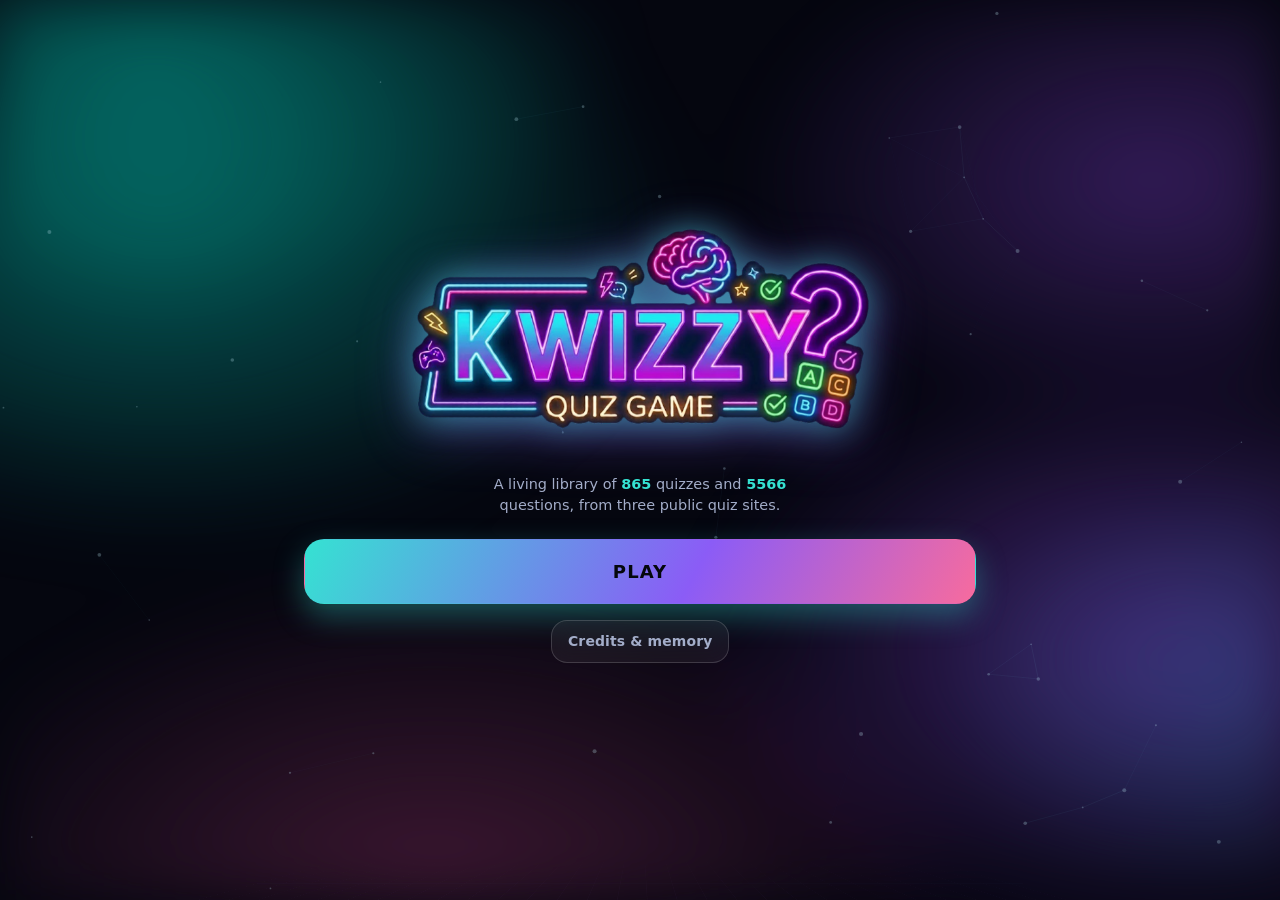
==== commit 0c076d8d: "back navigation: goBack() routes every back arrow AND the Back key (Esc/Backspace) from the CURRENT " ====
--- a/index.html
+++ b/index.html
@@ -10,7 +10,7 @@
 <title>Kwizzy — Quiz Game</title>
 <link rel="stylesheet" href="style.css?v=2026-10-14c">
 <link rel="icon" href="data:image/svg+xml,%3Csvg xmlns='http://www.w3.org/2000/svg' viewBox='0 0 32 32'%3E%3Crect width='32' height='32' rx='9' fill='%2306070d'/%3E%3Cpath d='M9 8h14M9 16h14M9 24h14' stroke='%2335e2d2' stroke-width='3' stroke-linecap='round'/%3E%3C/svg%3E">
-<script src="app.js?v=2026-10-14h2" defer></script>
+<script src="app.js?v=2026-10-14j" defer></script>
 </head>
 <body data-screen="title" data-kwizzy="boot">
 
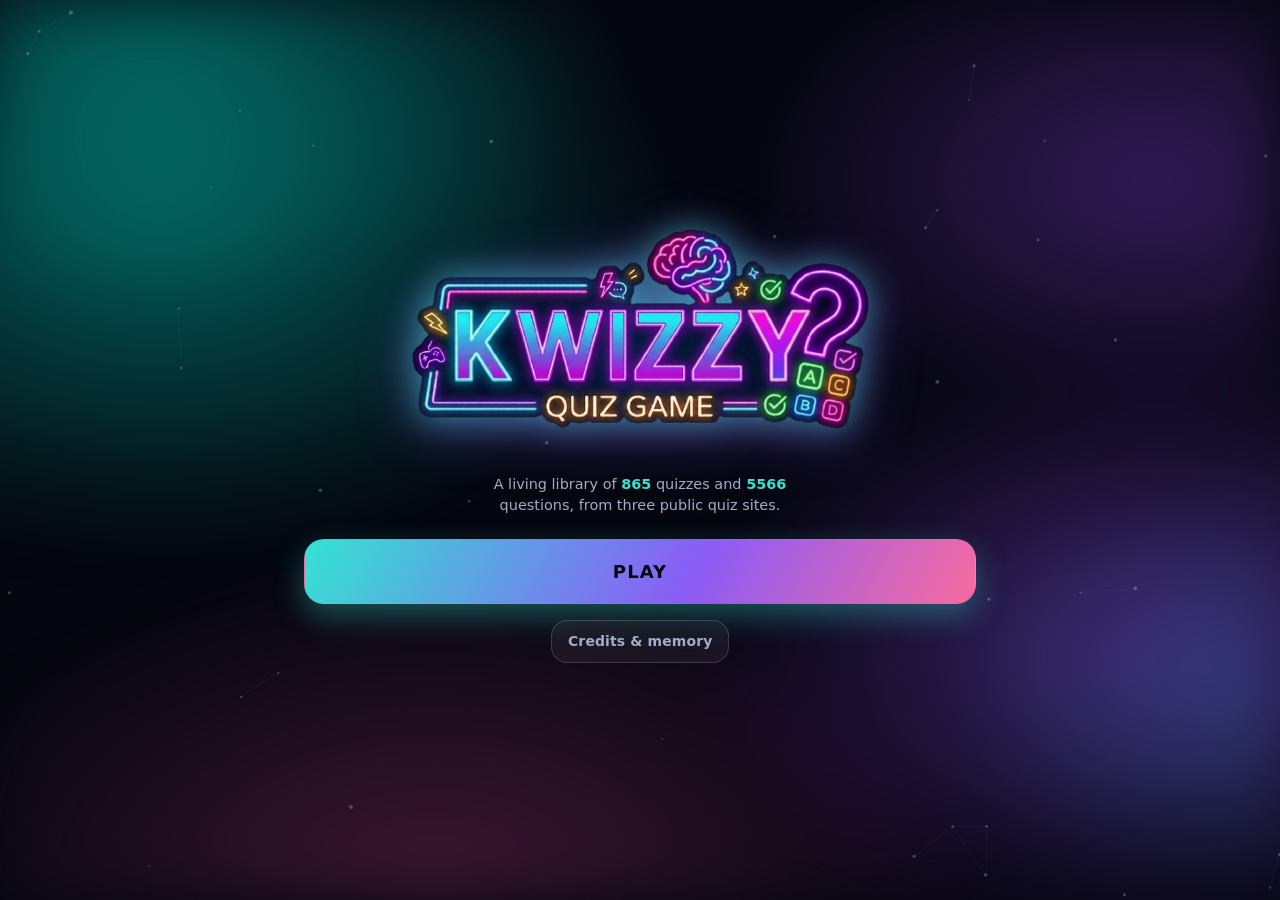
==== commit 0bd7b613: "back key + back affordance on the Play screen: goBack() shared by the topbar arrows, the new HUD bac" ====
--- a/index.html
+++ b/index.html
@@ -8,9 +8,9 @@
 <meta name="apple-mobile-web-app-capable" content="yes">
 <meta name="mobile-web-app-capable" content="yes">
 <title>Kwizzy — Quiz Game</title>
-<link rel="stylesheet" href="style.css?v=2026-10-14c">
+<link rel="stylesheet" href="style.css?v=2026-10-14k">
 <link rel="icon" href="data:image/svg+xml,%3Csvg xmlns='http://www.w3.org/2000/svg' viewBox='0 0 32 32'%3E%3Crect width='32' height='32' rx='9' fill='%2306070d'/%3E%3Cpath d='M9 8h14M9 16h14M9 24h14' stroke='%2335e2d2' stroke-width='3' stroke-linecap='round'/%3E%3C/svg%3E">
-<script src="app.js?v=2026-10-14j" defer></script>
+<script src="app.js?v=2026-10-14k" defer></script>
 </head>
 <body data-screen="title" data-kwizzy="boot">
 
--- a/style.css
+++ b/style.css
@@ -150,6 +150,21 @@
   font-size:.95rem;font-weight:800;letter-spacing:.01em;
   text-shadow:0 0 14px rgba(53,226,210,.35);
 }
+/* Back ARMED, on the Play HUD (the Play screen has no back arrow — the sticky HUD is the
+   always-visible place for it). Gold, pulsing, until the exit is confirmed or times out. */
+.hud.armed{border-bottom:1.5px solid rgba(255,200,106,.55)}
+/* The Play HUD's own back button (the other screens keep their topbar arrows). */
+.hud .iconbtn{margin:6px auto 0}
+.hud .iconbtn:active{transform:scale(.92)}
+.hud .arm{
+  display:block;margin:8px auto 0;padding:5px 12px;width:max(46%,220px);
+  font-size:.8rem;font-weight:850;letter-spacing:.02em;color:var(--gold);
+  background:rgba(255,200,106,.14);border:1px solid rgba(255,200,106,.5);border-radius:10px;
+  text-shadow:0 0 12px rgba(255,200,106,.5);
+  animation:armBeat 1.05s ease-in-out infinite;
+}
+@keyframes armBeat{0%,100%{transform:scale(1)}50%{transform:scale(1.07)}}
+
 .iconbtn{
   flex:0 0 auto;width:44px;height:44px;border-radius:14px;
   display:inline-flex;align-items:center;justify-content:center;
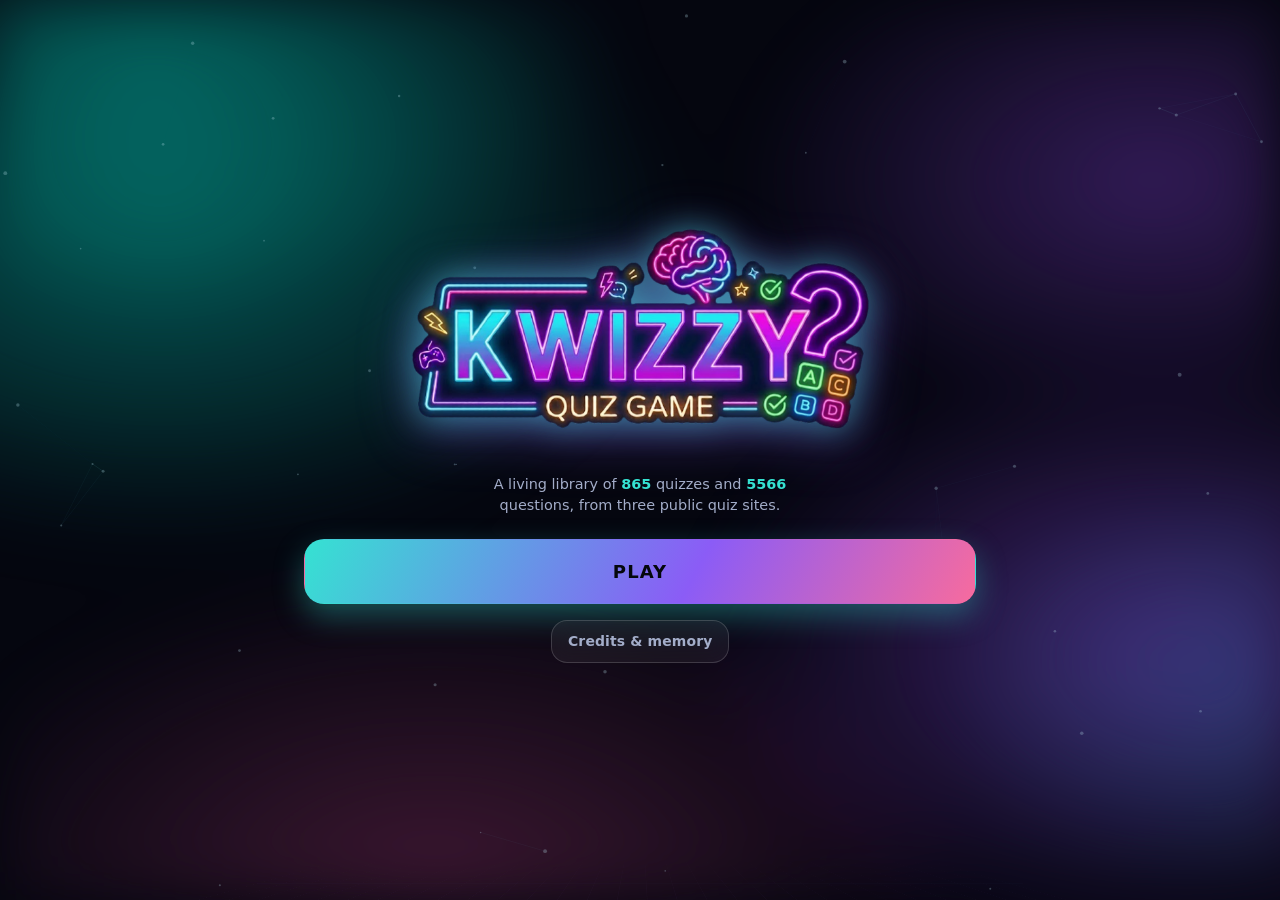
==== commit d529c302: "two fixes: haptic() now RETRIES on later tasks while vibrate() returns false (Chrome refuses the pul" ====
--- a/index.html
+++ b/index.html
@@ -8,9 +8,9 @@
 <meta name="apple-mobile-web-app-capable" content="yes">
 <meta name="mobile-web-app-capable" content="yes">
 <title>Kwizzy — Quiz Game</title>
-<link rel="stylesheet" href="style.css?v=2026-10-14k">
+<link rel="stylesheet" href="style.css?v=2026-10-14l">
 <link rel="icon" href="data:image/svg+xml,%3Csvg xmlns='http://www.w3.org/2000/svg' viewBox='0 0 32 32'%3E%3Crect width='32' height='32' rx='9' fill='%2306070d'/%3E%3Cpath d='M9 8h14M9 16h14M9 24h14' stroke='%2335e2d2' stroke-width='3' stroke-linecap='round'/%3E%3C/svg%3E">
-<script src="app.js?v=2026-10-14k" defer></script>
+<script src="app.js?v=2026-10-14l" defer></script>
 </head>
 <body data-screen="title" data-kwizzy="boot">
 
@@ -98,7 +98,7 @@
   <!-- ═══════════ SCREEN: CATEGORIES ═══════════ -->
   <section class="screen screen-cats" id="screen-cats" aria-label="Categories">
     <header class="topbar">
-      <button class="iconbtn press" data-back="choice" aria-label="Back">&larr;</button>
+      <button class="iconbtn press" data-back="title" aria-label="Back">&larr;</button>
       <h2 class="topbar-title" id="cats-title">Categories</h2>
       <span class="iconbtn ghost-slot" aria-hidden="true"></span>
     </header>
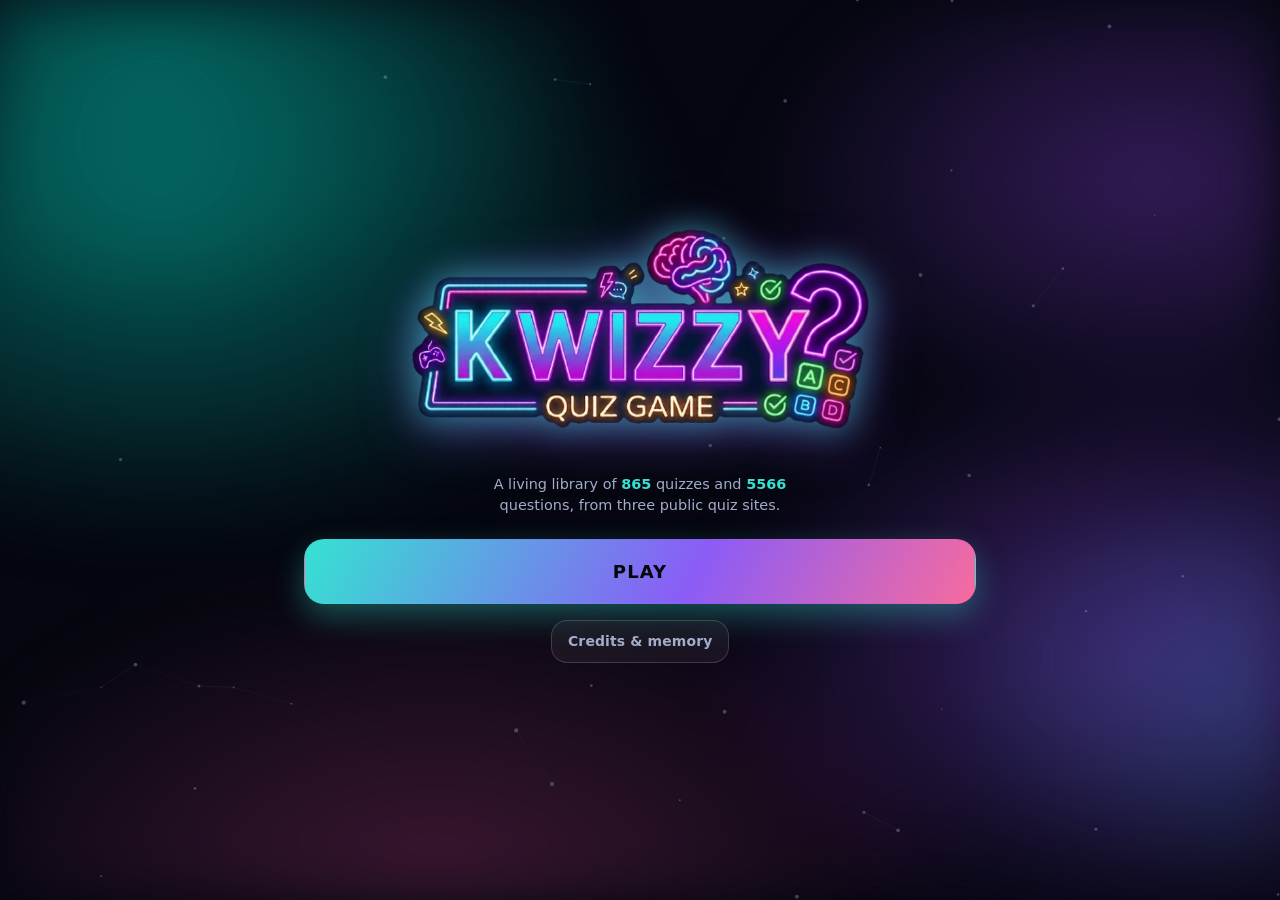
==== commit 2947b8a5: "haptic(): fix Illegal invocation — navigator.vibrate was copied into a local var and called UNBOUND," ====
--- a/index.html
+++ b/index.html
@@ -10,7 +10,7 @@
 <title>Kwizzy — Quiz Game</title>
 <link rel="stylesheet" href="style.css?v=2026-10-14l">
 <link rel="icon" href="data:image/svg+xml,%3Csvg xmlns='http://www.w3.org/2000/svg' viewBox='0 0 32 32'%3E%3Crect width='32' height='32' rx='9' fill='%2306070d'/%3E%3Cpath d='M9 8h14M9 16h14M9 24h14' stroke='%2335e2d2' stroke-width='3' stroke-linecap='round'/%3E%3C/svg%3E">
-<script src="app.js?v=2026-10-14l" defer></script>
+<script src="app.js?v=2026-10-14m" defer></script>
 </head>
 <body data-screen="title" data-kwizzy="boot">
 
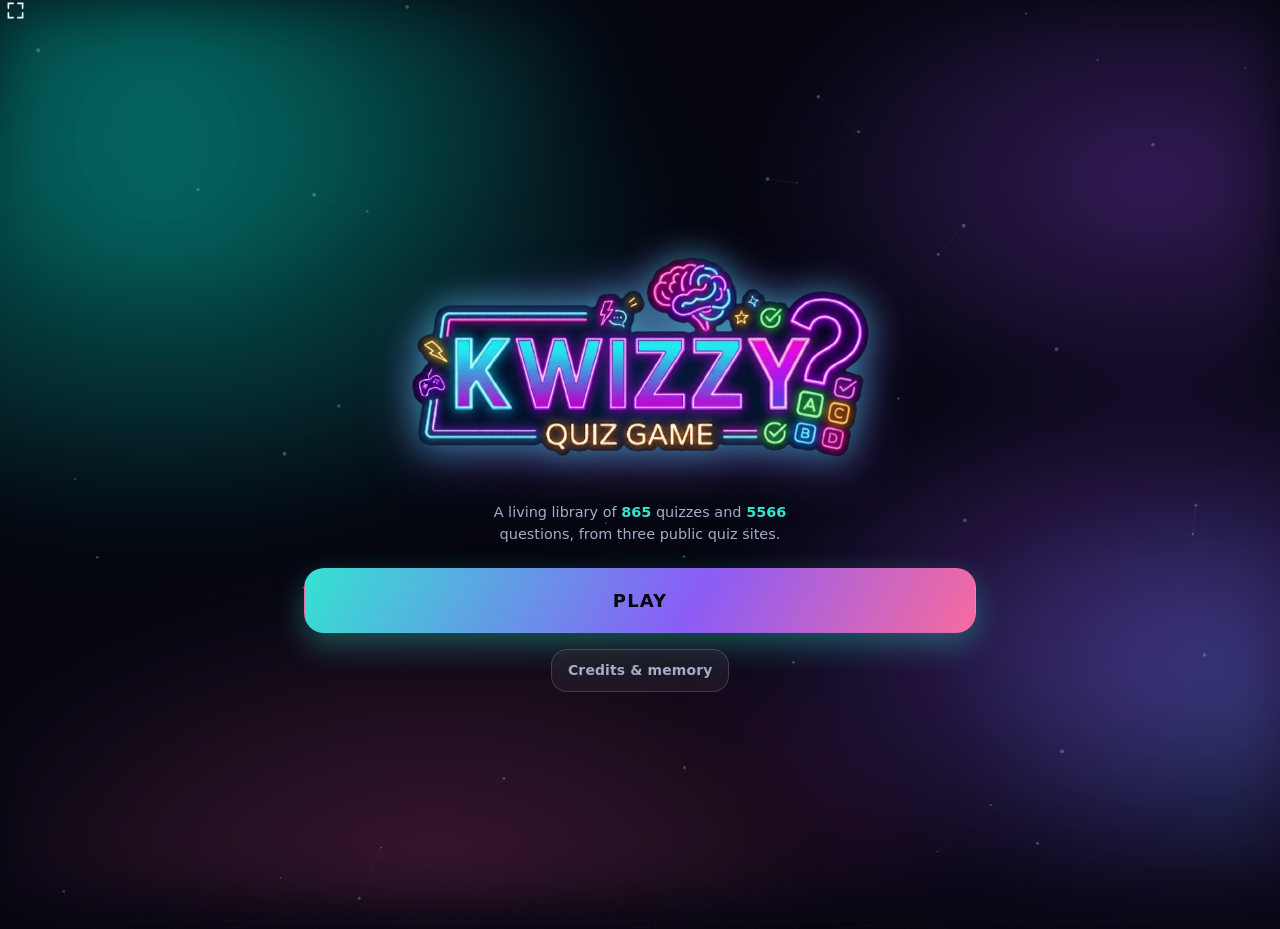
==== commit 40254c9c: "sound: 7 clips synthesised from scratch (scripts/kwizzy-sfx.py, sine+noise envelopes, no samples, ou" ====
--- a/index.html
+++ b/index.html
@@ -8,9 +8,9 @@
 <meta name="apple-mobile-web-app-capable" content="yes">
 <meta name="mobile-web-app-capable" content="yes">
 <title>Kwizzy — Quiz Game</title>
-<link rel="stylesheet" href="style.css?v=2026-10-14l">
+<link rel="stylesheet" href="style.css?v=2026-10-14n">
 <link rel="icon" href="data:image/svg+xml,%3Csvg xmlns='http://www.w3.org/2000/svg' viewBox='0 0 32 32'%3E%3Crect width='32' height='32' rx='9' fill='%2306070d'/%3E%3Cpath d='M9 8h14M9 16h14M9 24h14' stroke='%2335e2d2' stroke-width='3' stroke-linecap='round'/%3E%3C/svg%3E">
-<script src="app.js?v=2026-10-14m" defer></script>
+<script src="app.js?v=2026-10-14s" defer></script>
 </head>
 <body data-screen="title" data-kwizzy="boot">
 
@@ -20,6 +20,15 @@
 <canvas class="bg-net" aria-hidden="true"></canvas>
 
 <div class="app" id="app">
+
+  <!-- Fullscreen toggle: always visible, on every screen, even while the corpus loads.
+       Corners drawn in SVG so no emoji/glyph can be missing from the font. -->
+  <button class="fsbtn" id="btn-fs" aria-label="Toggle fullscreen">
+    <svg viewBox="0 0 24 24" width="19" height="19" aria-hidden="true">
+      <path d="M3 9V3H9 M15 3H21V9 M21 15V21H15 M9 21H3V15" fill="none"
+            stroke="currentColor" stroke-width="2.1" stroke-linecap="round"/>
+    </svg>
+  </button>
 
   <!-- ═══════════ SCREEN: TITLE ═══════════ -->
   <section class="screen screen-title" id="screen-title" aria-label="Title">
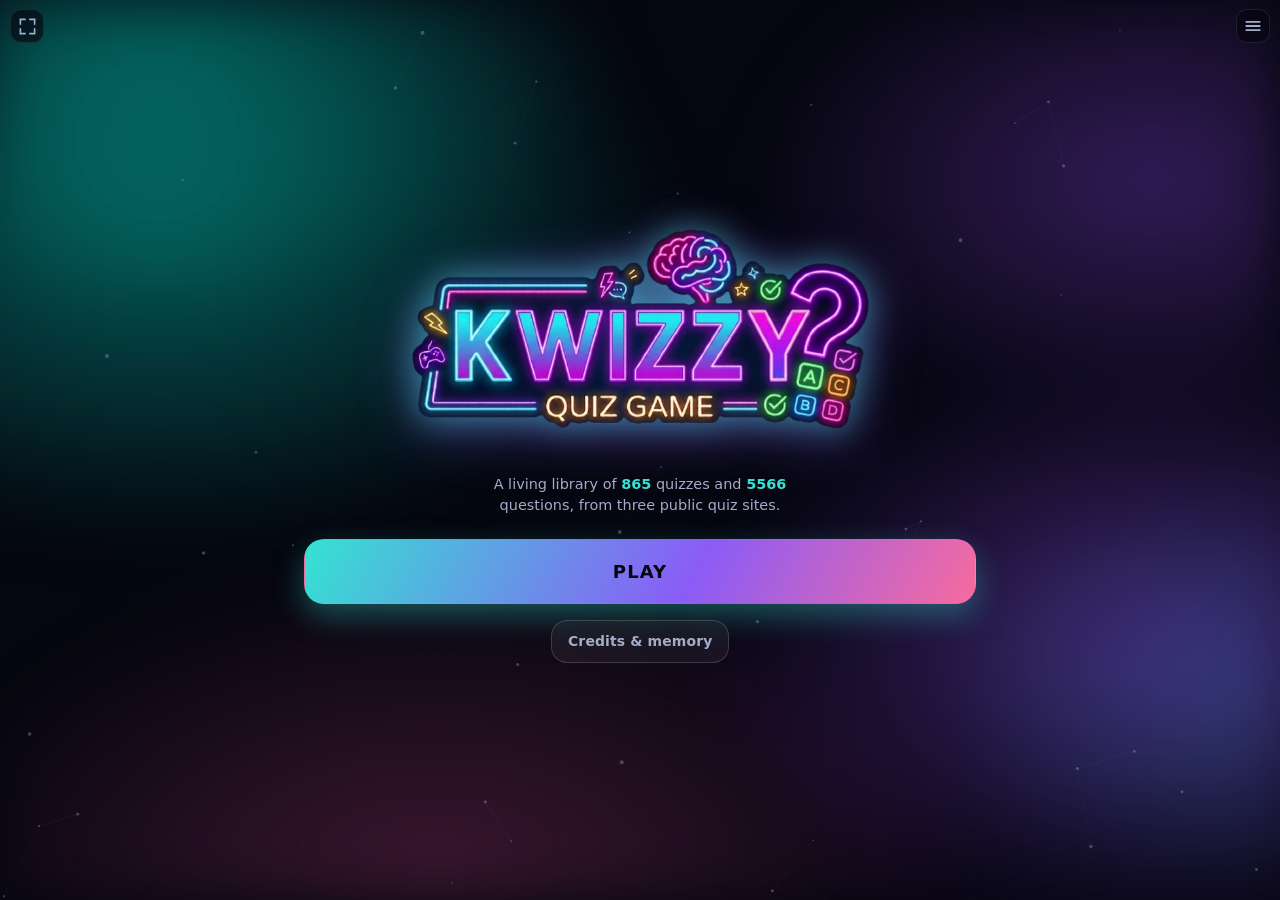
==== commit 1ccb5bef: "Add music and option menu" ====
--- a/index.html
+++ b/index.html
@@ -8,9 +8,12 @@
 <meta name="apple-mobile-web-app-capable" content="yes">
 <meta name="mobile-web-app-capable" content="yes">
 <title>Kwizzy — Quiz Game</title>
-<link rel="stylesheet" href="style.css?v=2026-10-14n">
+<link rel="stylesheet" href="style.css?v=2026-10-15d">
 <link rel="icon" href="data:image/svg+xml,%3Csvg xmlns='http://www.w3.org/2000/svg' viewBox='0 0 32 32'%3E%3Crect width='32' height='32' rx='9' fill='%2306070d'/%3E%3Cpath d='M9 8h14M9 16h14M9 24h14' stroke='%2335e2d2' stroke-width='3' stroke-linecap='round'/%3E%3C/svg%3E">
-<script src="app.js?v=2026-10-14s" defer></script>
+<!-- playlist.js is the music RULES (pure state: random order, 3 plays, then next) and must be
+     there before app.js reads window.KwizzyPlaylist. Both are deferred, so they run in order. -->
+<script src="media/music/playlist.js?v=2026-10-15d" defer></script>
+<script src="app.js?v=2026-10-15d" defer></script>
 </head>
 <body data-screen="title" data-kwizzy="boot">
 
@@ -29,6 +32,52 @@
             stroke="currentColor" stroke-width="2.1" stroke-linecap="round"/>
     </svg>
   </button>
+
+  <!-- Settings (the burger): the other fixed corner, on every screen, like the fullscreen
+       button. It opens the panel below — sound, music, haptics and which music to play. -->
+  <button class="menubtn" id="btn-menu" aria-label="Sound and music settings"
+          aria-expanded="false" aria-controls="settings-menu">
+    <svg viewBox="0 0 24 24" width="20" height="20" aria-hidden="true">
+      <path d="M4 7h16M4 12h16M4 17h16" fill="none"
+            stroke="currentColor" stroke-width="2.2" stroke-linecap="round"/>
+    </svg>
+  </button>
+
+  <!-- The panel itself: kept OUTSIDE the Screens so it can open over any of them (the Screen
+       router only ever shows one Screen, and this is not one — it is a drawer on top). -->
+  <div class="menuscrim" id="menu-back" hidden></div>
+  <aside class="menu" id="settings-menu" role="dialog" aria-label="Sound and music" hidden>
+    <div class="menu-head">
+      <h2 class="menu-title">Sound &amp; music</h2>
+      <button class="menu-x" id="menu-close" aria-label="Close settings">&times;</button>
+    </div>
+
+    <div class="mrow" id="row-sfx">
+      <div class="mrow-t">Sound effects<span class="mrow-d">Taps, right/wrong answers, screen changes.</span></div>
+      <button class="switch press" id="set-sfx" role="switch" aria-checked="true"
+              aria-labelledby="row-sfx"><span class="knob"></span></button>
+    </div>
+
+    <div class="mrow" id="row-music">
+      <div class="mrow-t">Music<span class="mrow-d">Ambient music while you play.</span></div>
+      <button class="switch press" id="set-music" role="switch" aria-checked="true"
+              aria-labelledby="row-music"><span class="knob"></span></button>
+    </div>
+
+    <div class="mrow" id="row-haptics">
+      <div class="mrow-t">Haptic feedback<span class="mrow-d" id="hap-note">Short vibrations on taps and answers.</span></div>
+      <button class="switch press" id="set-haptics" role="switch" aria-checked="true"
+              aria-labelledby="row-haptics"><span class="knob"></span></button>
+    </div>
+
+    <div class="msep"></div>
+
+    <div class="mh">Music choice <span class="pill" id="music-sel">All</span></div>
+    <p class="mhint">“All” plays every track in a random order — opening on Light ambient — repeats
+      each one 3 times, then fades into the next. Picking one track loops it on its own.</p>
+    <div class="tracks" id="track-list" role="radiogroup" aria-label="Music choice"></div>
+    <p class="now" id="music-now" aria-live="polite">Music is starting…</p>
+  </aside>
 
   <!-- ═══════════ SCREEN: TITLE ═══════════ -->
   <section class="screen screen-title" id="screen-title" aria-label="Title">
--- a/style.css
+++ b/style.css
@@ -780,3 +780,150 @@
   .toast{bottom:max(16px,env(safe-area-inset-bottom))}
 }
 .sr{position:absolute;width:1px;height:1px;overflow:hidden;clip-path:rect(0 0 0 0)}
+
+/* ═══════════ FULLSCREEN TOGGLE ═══════════
+   The layout normally caps the reading column (--measure) to keep text comfortable.
+   The button drops that cap so content runs edge to edge — what a phone or a big screen
+   wants during a quiz. Appended LAST so it wins over the base rules it restyles; it only
+   touches padding-LEFT, leaving the @supports safe-area padding-top intact. */
+.fsbtn{
+  position:fixed;left:10px;top:max(9px,env(safe-area-inset-top));z-index:70;
+  width:34px;height:34px;border-radius:11px;
+  display:inline-flex;align-items:center;justify-content:center;
+  color:var(--dim);background:rgba(5,6,15,.62);border:1px solid var(--edge-soft);
+  -webkit-backdrop-filter:blur(10px);backdrop-filter:blur(10px);
+  transition:color .16s ease,border-color .16s ease;
+}
+.fsbtn:hover{color:var(--ink)}
+.fsbtn svg{display:block}
+.fsbtn.on{color:var(--teal);border-color:rgba(53,226,210,.55)}
+.fsbtn.on svg{filter:drop-shadow(0 0 6px rgba(53,226,210,.6))}
+.fsbtn:active{transform:scale(.9)}
+
+/* keep the corner clear of the topbar's back arrow, which sits at the left edge */
+.topbar{padding-left:calc(var(--pad) + 40px)}
+.hud{padding-left:calc(var(--pad) + 40px)}
+/* …and clear of the burger at the right edge, so a long title never slides under it */
+.topbar{padding-right:calc(var(--pad) + 40px)}
+/* a narrow phone with a long title: drop the topbar title to its own line rather than
+   squeeze it between the two corner buttons */
+@media (max-width:430px){
+  .topbar{flex-wrap:wrap}
+  .topbar-title{flex:1 1 100%;order:3;margin-top:4px}
+}
+
+/* ═══════════ SETTINGS (the burger) ═══════════
+   The burger is the mirror of the fullscreen corner: fixed, above every Screen, there during
+   loading too. The panel it opens is a drawer — a card dropping from the top-right — because
+   what it holds (sound, music, haptics, the music choice) has to be reachable WITHOUT leaving
+   whatever Screen the player is on. Appended after the fullscreen block so it can share its
+   corner geometry. */
+.menubtn{
+  position:fixed;right:10px;top:max(9px,env(safe-area-inset-top));z-index:71;
+  width:34px;height:34px;border-radius:11px;
+  display:inline-flex;align-items:center;justify-content:center;
+  color:var(--dim);background:rgba(5,6,15,.62);border:1px solid var(--edge-soft);
+  -webkit-backdrop-filter:blur(10px);backdrop-filter:blur(10px);
+  transition:color .16s ease,border-color .16s ease,transform .14s ease;
+}
+.menubtn:hover{color:var(--ink)}
+.menubtn svg{display:block}
+.menubtn[aria-expanded="true"]{color:var(--teal);border-color:rgba(53,226,210,.55)}
+.menubtn[aria-expanded="true"] svg{filter:drop-shadow(0 0 6px rgba(53,226,210,.6))}
+.menubtn:active{transform:scale(.9)}
+
+/* the scrim: it belongs to the panel, so anything OUTSIDE the card closes it (the panel is
+   not a Screen — the player never leaves the one they are on) */
+.menuscrim{
+  position:fixed;inset:0;z-index:60;border:0;padding:0;margin:0;width:100%;height:100%;
+  background:rgba(3,4,10,.58);-webkit-backdrop-filter:blur(3px);backdrop-filter:blur(3px);
+}
+.menuscrim[hidden]{display:none}
+.menuscrim.show{animation:scrimIn .24s ease both}
+@keyframes scrimIn{from{opacity:0}to{opacity:1}}
+
+.menu{
+  position:fixed;right:10px;top:calc(max(9px,env(safe-area-inset-top)) + 42px);z-index:65;
+  width:min(380px,calc(100vw - 20px));max-height:calc(100dvh - 84px);overflow-y:auto;
+  padding:16px;border-radius:20px;
+  transform-origin:top right;
+  background:var(--glass-2);
+  -webkit-backdrop-filter:blur(18px) saturate(150%);backdrop-filter:blur(18px) saturate(150%);
+  border:1.5px solid var(--edge);box-shadow:var(--shadow);
+  display:flex;flex-direction:column;gap:11px;
+}
+.menu[hidden]{display:none}
+.menu[data-open="1"]{animation:menuDrop .28s cubic-bezier(.2,.9,.25,1.06) both}
+@keyframes menuDrop{from{opacity:0;transform:translateY(-14px) scale(.94)}to{opacity:1;transform:none}}
+
+.menu-head{display:flex;align-items:center;gap:8px}
+.menu-title{
+  flex:1;margin:0;font-size:.98rem;font-weight:850;letter-spacing:-.01em;
+  text-shadow:0 0 14px rgba(53,226,210,.32);
+}
+.menu-x{
+  flex:0 0 auto;width:32px;height:32px;border-radius:10px;font-size:1.3rem;line-height:1;
+  display:inline-flex;align-items:center;justify-content:center;
+  color:var(--dim);background:rgba(255,255,255,.06);border:1px solid var(--edge-soft);
+}
+.menu-x:hover{color:var(--ink);background:rgba(255,255,255,.13)}
+.menu-x:active{transform:scale(.9)}
+
+/* a switch row: the LABEL is not the button (only the switch is), so a stray tap on the
+   text cannot flip a setting by accident. The state lives on the row (.on), and the pill
+   travels — colour alone never carries it (role="switch" + aria-checked say it in words). */
+.mrow{
+  display:flex;align-items:center;gap:10px;
+  padding:10px 11px;border-radius:14px;
+  background:rgba(255,255,255,.05);border:1px solid var(--edge-soft);
+}
+.mrow-t{flex:1;font-size:.86rem;font-weight:750;display:block}
+.mrow-d{display:block;margin-top:2px;font-size:.7rem;font-weight:600;color:var(--faint);line-height:1.35}
+.switch{
+  position:relative;flex:0 0 auto;width:52px;height:30px;border-radius:99px;
+  background:rgba(255,255,255,.10);border:1.5px solid var(--edge);
+  transition:background .2s ease,border-color .2s ease;
+}
+.switch .knob{
+  position:absolute;left:3px;top:50%;width:22px;height:22px;border-radius:50%;margin-top:-11px;
+  background:var(--faint);
+  transition:transform .22s cubic-bezier(.2,.9,.25,1.2),background .2s ease;
+}
+.mrow.on .switch{background:var(--grad);border-color:transparent;box-shadow:0 6px 18px rgba(53,226,210,.3)}
+.mrow.on .switch .knob{transform:translateX(22px);background:#06070d}
+.switch:active .knob{transform:scale(.9)}
+.mrow.on .switch:active .knob{transform:translateX(22px) scale(.9)}
+/* a feature this device cannot do: dimmed AND told in words, never silently missing */
+.mrow.off{opacity:.55}
+.mrow.off .switch{cursor:not-allowed;filter:grayscale(1)}
+.switch:disabled{cursor:not-allowed;filter:grayscale(.7);opacity:.75}
+
+.msep{height:1px;margin:3px 0;background:var(--edge-soft)}
+.mh{font-size:.86rem;font-weight:800;display:flex;align-items:center;gap:8px}
+.mhint{margin:-4px 0 0;font-size:.71rem;color:var(--dim);line-height:1.45}
+.tracks{display:flex;flex-direction:column;gap:7px}
+.menu .tracks .track{
+  display:flex;flex-direction:column;align-items:flex-start;gap:1px;
+  width:100%;text-align:left;padding:9px 12px;border-radius:12px;cursor:pointer;
+  background:rgba(255,255,255,.05);border:1.5px solid var(--edge-soft);
+  transition:background .16s ease,border-color .16s ease,transform .12s ease;
+}
+.menu .tracks .track:hover{background:rgba(255,255,255,.12)}
+.menu .tracks .track:active{transform:scale(.985)}
+.menu .tracks .track[data-sel="1"]{
+  border-color:rgba(53,226,210,.65);background:rgba(53,226,210,.14);
+  box-shadow:inset 3px 0 0 var(--teal);
+}
+.tk-t{font-size:.84rem;font-weight:800}
+.tk-n{font-size:.68rem;color:var(--faint);font-weight:600}
+.now{
+  margin:0;font-size:.72rem;color:var(--teal);font-weight:750;
+  display:flex;align-items:center;gap:6px;
+}
+.now::before{content:"";width:6px;height:6px;border-radius:50%;background:var(--teal);flex:0 0 auto;box-shadow:0 0 8px var(--teal)}
+
+/* one class on <body> redefines --measure; every column already reads it, so the
+   whole layout (menus, cards, Play stack, images) re-flows with no per-screen work */
+body.fs{--measure:min(97vw,1500px)}
+body.fs .screen-body{padding:calc(var(--pad)*.7) calc(var(--pad)*.8) calc(var(--pad)*1.6)}
+body.fs .stack{padding:var(--gap) calc(var(--pad)*.8) calc(var(--pad)*1.8)}
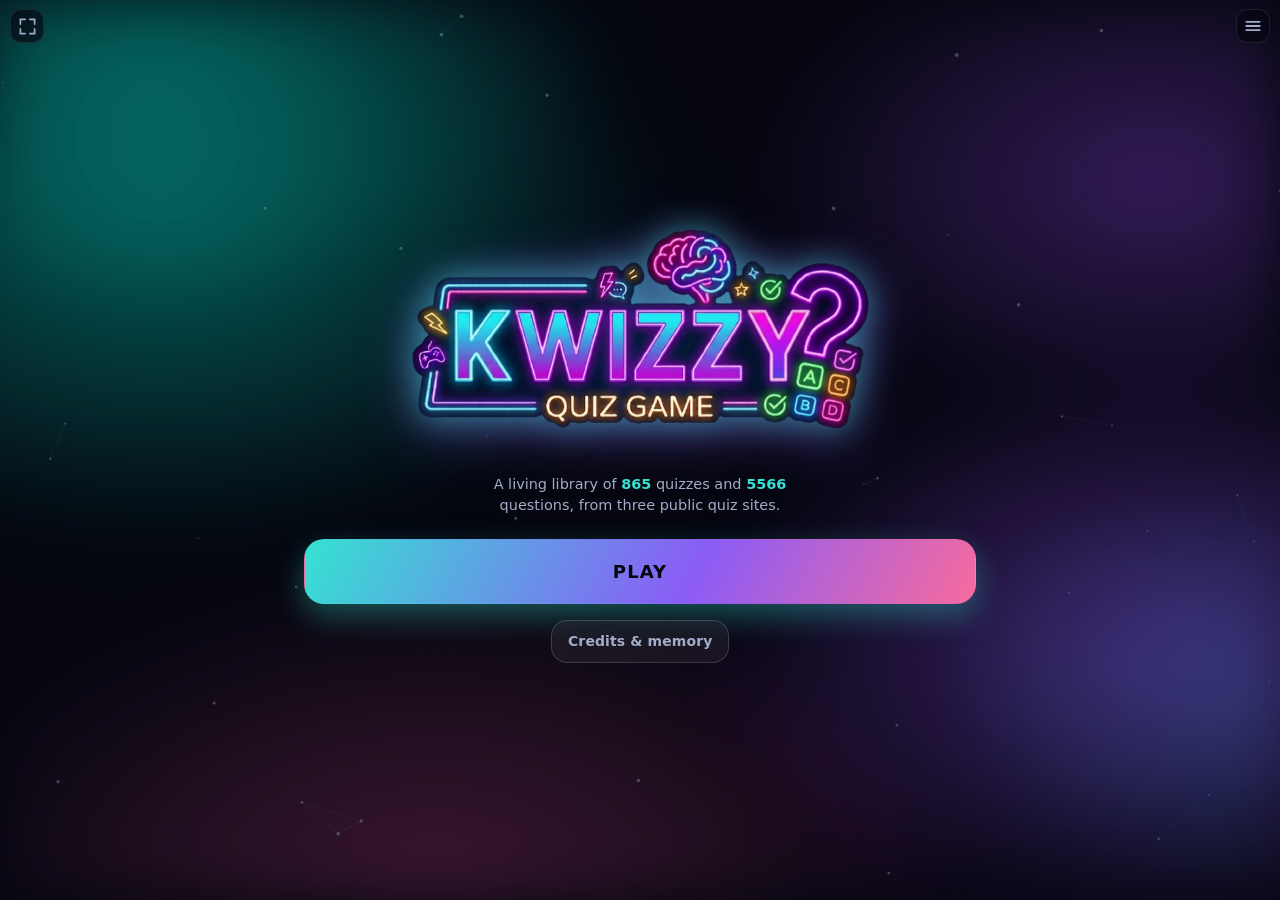
==== commit 1c9dd996: "music volume slider, and fullscreen that really leaves fullscreen 1. A MUSIC VOLUME slider in the dr" ====
--- a/index.html
+++ b/index.html
@@ -64,6 +64,16 @@
               aria-labelledby="row-music"><span class="knob"></span></button>
     </div>
 
+    <!-- The music volume: a real slider, dragged with a thumb. It is the Web Audio master
+         gain, so it moves the track THAT IS PLAYING, not only the next one. Keyboard too
+         (arrows), and the % is written back in the pill so the state is read, not felt. -->
+    <div class="mrow" id="row-vol">
+      <div class="mrow-t">Music volume <span class="pill" id="vol-pill">100%</span></div>
+      <div class="vol" id="set-vol" role="slider" tabindex="0"
+           aria-label="Music volume" aria-valuemin="0" aria-valuemax="100"
+           aria-valuenow="100"><span class="vfill"></span><span class="vknob"></span></div>
+    </div>
+
     <div class="mrow" id="row-haptics">
       <div class="mrow-t">Haptic feedback<span class="mrow-d" id="hap-note">Short vibrations on taps and answers.</span></div>
       <button class="switch press" id="set-haptics" role="switch" aria-checked="true"
--- a/style.css
+++ b/style.css
@@ -898,6 +898,32 @@
 .mrow.off .switch{cursor:not-allowed;filter:grayscale(1)}
 .switch:disabled{cursor:not-allowed;filter:grayscale(.7);opacity:.75}
 
+/* The music VOLUME: a real slider (thumb-high), dragged anywhere along the track. It is not
+   a look-alike: the app writes it straight into the Web Audio master gain, so the track that
+   is ALREADY playing moves with the thumb, no restart. The knob travel (--vt) is the inner
+   width minus the knob and its 6px of slack; keep the two in sync with .vol's width.
+   The % in the pill is the read-back, so the level is legible, not only felt. */
+.vol{
+  position:relative;flex:0 0 auto;width:104px;height:30px;border-radius:99px;
+  --vt:73px;                                   /* 101 inner - 22 knob - 6 slack */
+  background:rgba(255,255,255,.10);border:1.5px solid var(--edge);cursor:ew-resize;
+  transition:background .2s ease,border-color .2s ease;
+}
+.vol .vfill{
+  position:absolute;left:0;top:0;bottom:0;border-radius:99px;
+  width:calc(3px + var(--p,1) * var(--vt) + 22px);
+  background:var(--grad);opacity:.5;transition:width .14s ease;
+}
+.vol .vknob{
+  position:absolute;left:3px;top:50%;width:22px;height:22px;border-radius:50%;margin-top:-11px;
+  background:var(--faint);transform:translateX(calc(var(--p,1) * var(--vt)));
+  transition:transform .14s ease,background .2s ease;
+}
+.vol:active .vknob{transform:translateX(calc(var(--p,1) * var(--vt))) scale(.9)}
+.mrow.off .vol{cursor:not-allowed;filter:grayscale(1);opacity:.6}
+.mrow.off .vol .vfill{opacity:.25}
+.vol:focus-visible{outline:2px solid var(--teal);outline-offset:3px}
+
 .msep{height:1px;margin:3px 0;background:var(--edge-soft)}
 .mh{font-size:.86rem;font-weight:800;display:flex;align-items:center;gap:8px}
 .mhint{margin:-4px 0 0;font-size:.71rem;color:var(--dim);line-height:1.45}
@@ -922,6 +948,84 @@
 }
 .now::before{content:"";width:6px;height:6px;border-radius:50%;background:var(--teal);flex:0 0 auto;box-shadow:0 0 8px var(--teal)}
 
+/* THE MENU FITS THE SCREEN — on a phone it must not spill into a scroll. The card is a
+   flex column, so when the viewport is short the rows are not scrolled, they are compacted:
+   the padding tightens, the hint paragraph (which only restates the "All" row) drops, and
+   the track list stops being a stack and wraps sideways into chips — six stacked rows are
+   what makes the card taller than a phone in the first place. Measured (see measure_menu.py,
+   a scratch script): stacked it wants 642px, a 390x844 phone gives it 760, but a 390x664 one
+   gives 580, so the chips tier starts at 780. overflow-y:auto below is only a safety net for
+   a viewport where even the compact card does not fit; at real sizes nothing scrolls. */
+@media (max-height:960px){
+  .menu{padding:12px 14px;gap:8px}
+  .mrow{padding:8px 10px}
+  .mrow-d{font-size:.66rem}
+  .mhint{display:none}
+  .tracks{gap:5px}
+  .menu .tracks .track{padding:6px 10px}
+  .tk-n{font-size:.64rem}
+}
+@media (max-height:818px){
+  .tracks{flex-direction:row;flex-wrap:wrap;align-items:start;gap:4px}
+  .menu .tracks .track{
+    width:auto;min-width:0;flex:1 1 0;padding:5px 9px;border-radius:10px;gap:0;
+  }
+  .tk-n{display:none}                      /* the note is the same for all but "All" */
+  .menu .tracks .track[data-sel="1"] .tk-n{display:block}
+}
+@media (max-height:430px){
+  .menu{padding:6px 10px;gap:4px}
+  .mrow{padding:3px 7px;gap:7px}
+  .mrow-t{font-size:.76rem}
+  .mrow-d{display:none}                    /* the label alone: the row is the setting */
+  .switch{width:40px;height:24px}
+  .switch .knob{width:16px;height:16px;margin-top:-8px}
+  .mrow.on .switch .knob{transform:translateX(16px)}
+  .mrow.on .switch:active .knob{transform:translateX(16px) scale(.9)}
+  .msep{display:none}
+  .mh{font-size:.74rem}
+  .tracks{gap:3px}
+  .menu .tracks .track{padding:4px 8px}
+  .now{font-size:.62rem;gap:3px}
+  .menu-head{gap:6px}
+  .menu-x{width:28px;height:28px;font-size:1.1rem}
+  .menu-title{font-size:.86rem}
+  /* the card hangs 42px under the burger; on a 390px-tall landscape that bottom margin is
+     what is left over, so it gives the extra headroom the compact card still needs */
+  /* the card hangs 42px under the burger, so what is left at the bottom is what is
+     still free: in these short viewports it is given back rather than kept as air */
+  .menu{max-height:calc(100dvh - 52px)}
+}
+/* The shortest phones laid sideways (a 667x370 viewport gives the card 300px): the "Music
+   choice / All" header is the last thing standing, and the lit chip already says which one
+   is selected, so it is the row that goes. Measured: without it 667x370 wants 289 of 300. */
+@media (max-height:620px){
+  .mh{display:none}
+  .menu{padding:5px 9px;gap:3px}
+  .tracks{gap:3px}
+  .menu .tracks .track{padding:4px 8px}
+  .now{font-size:.6rem}
+}
+/* The shortest landscape phones a 430px-tall tier cannot reach: the controls themselves
+   shrink (a 22px switch and a 22px slider are still a thumb target, 44px wide is not the
+   issue — the ROW is). Measured: 600x340 wants 270 of 270 with this, 289 without. */
+@media (max-height:500px){
+  .menu{padding:4px 9px;gap:3px}
+  .mrow{padding:2px 7px;gap:6px}
+  .mrow-t{font-size:.72rem}
+  .switch{width:38px;height:22px}
+  .switch .knob{width:16px;height:16px;margin-top:-8px}
+  .mrow.on .switch .knob{transform:translateX(16px)}
+  .mrow.on .switch:active .knob{transform:translateX(16px) scale(.9)}
+  .vol{height:22px;width:92px;--vt:63px}      /* 89 inner - 18 knob - 8 slack */
+  .vol .vfill{width:calc(3px + var(--p,1) * var(--vt) + 18px)}
+  .vol .vknob{width:18px;height:18px;margin-top:-9px}
+  .vol:active .vknob{transform:translateX(calc(var(--p,1) * var(--vt))) scale(.9)}
+  .menu-head{gap:4px}
+  .menu-x{width:26px;height:26px;font-size:1rem}
+  .menu-title{font-size:.8rem}
+}
+
 /* one class on <body> redefines --measure; every column already reads it, so the
    whole layout (menus, cards, Play stack, images) re-flows with no per-screen work */
 body.fs{--measure:min(97vw,1500px)}
